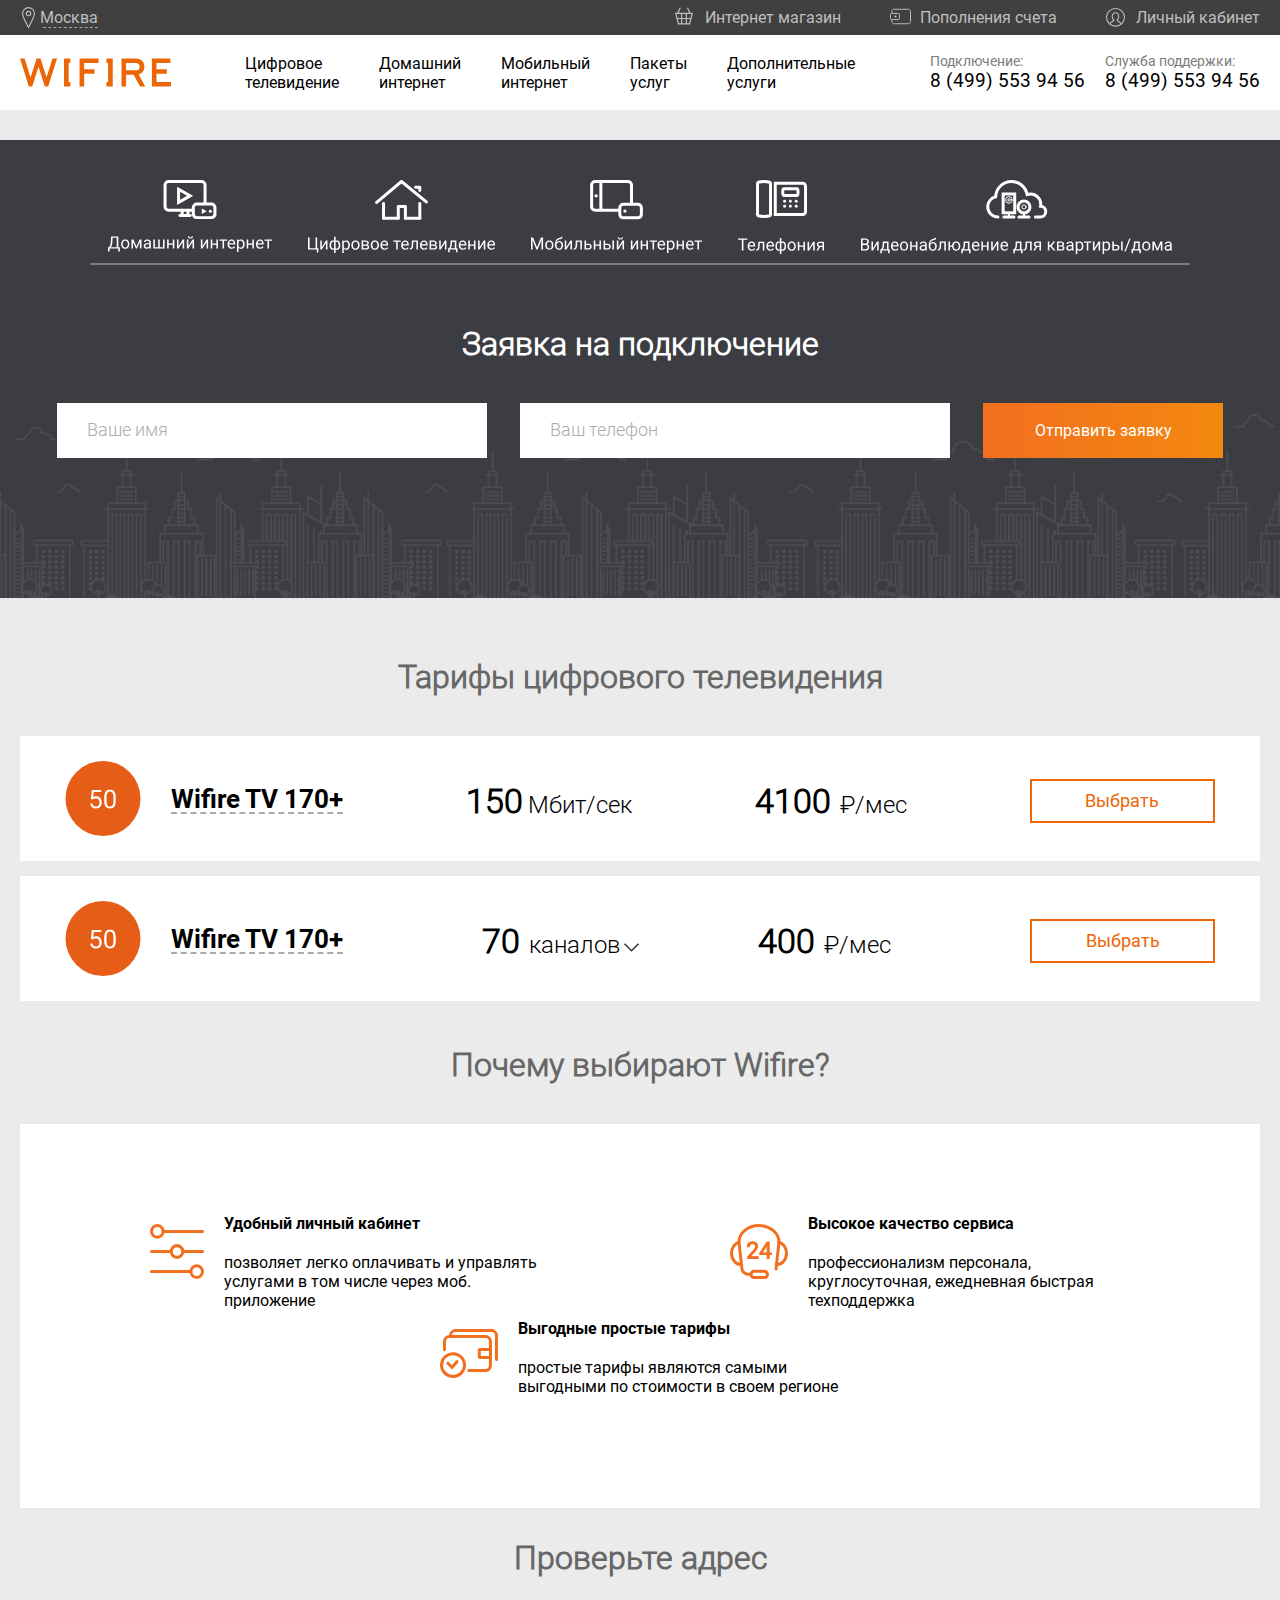
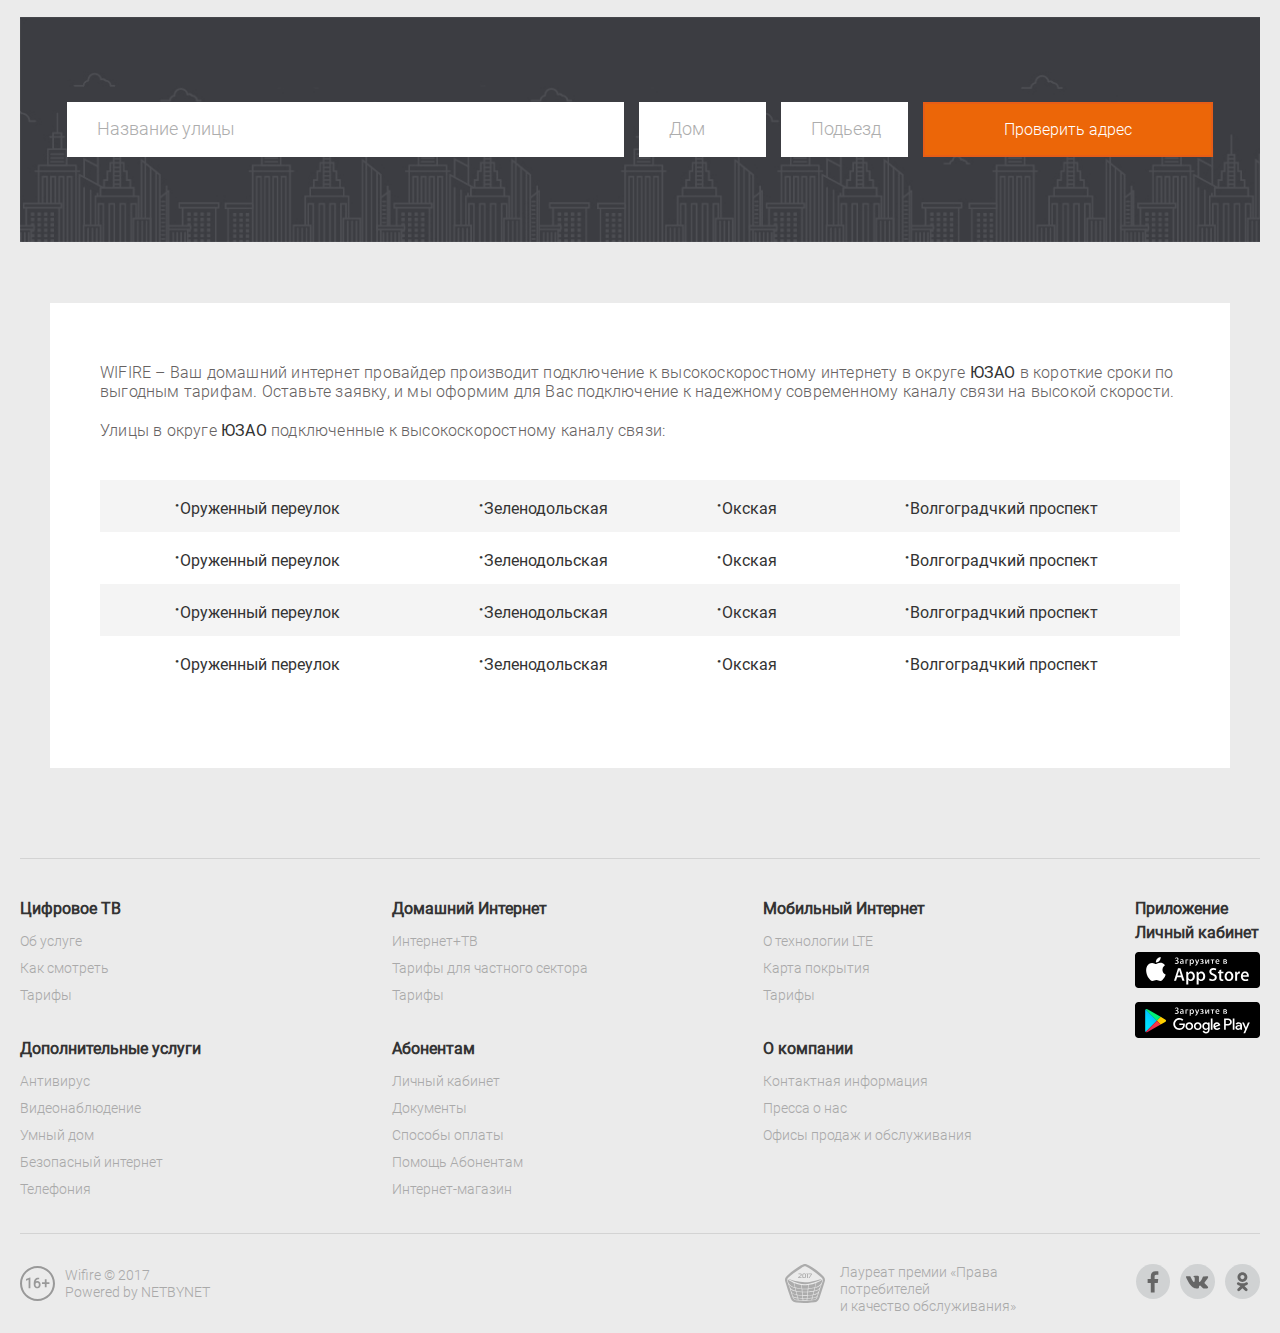
==== WiFire/index.html @ 99c6e958 "first commit" ====
<!DOCTYPE html>
<html>
<head>
	<meta charset="utf-8">
	<title>Заголовок</title>
	<meta name="description" content="">
	<meta http-equiv="X-UA-Compatible" content="IE=edge">
	<meta name="viewport" content="initial-scale=1, maximum-scale=1, user-scalable=no">
	<link rel="stylesheet" href="css/_generate_page.min.css">
	<link rel="stylesheet" href="css/owl.carousel_generate.css">
</head>
<body>
	<div class="wrap_menu_header">
		<div class="wrap_header_top_menu">
			<div class="container">
				<div class="menu_header">
					<div class="header_top">
						<div class="city">
							<a href="#">Москва</a>
						</div>
						<div class="panel_right mb_hidden">
							<a href="#" class="internet_shop">Интернет магазин</a>
							<a href="#" class="refill">Пополнения счета</a>
							<a href="#" class="personal_account">Личный кабинет</a>
						</div>
						<div class="panel_phone_tablet ds_hidden mb_hidden">
							<div class="wrap_panel_phone">
								<p>Подключение:<br/><span>8 (499) 553 94 56</span></p>
								<p>Служба поддержки:<br/><span>8 (499) 553 94 56</span></p>
							</div>	
						</div>
						<div class="panel_right_mobile ds_hidden tb_hidden">
							<div class="wrap_panel_mobile">
								<img src="img/header/pay.svg" alt="">
								<img src="img/header/lk.svg" class="lk_mobile" alt="">
							</div>
						</div>
					</div>
				</div>
			</div><!--end container-->
		</div><!--end wrap_header_top_menu-->
		<div class="wrap_header_bottom_menu">
			<div class="container">
				<div class="header_bottom_menu">
					<div class="logo">
						<img src="img/header/logo.svg" alt="">
					</div>
					<div class="wrap_menu mb_hidden">
						<div class="menu">
						<a href="#">Цифровое <br/> телевидение</a>
						<a href="#">Домашний <br/> интернет</a>
						<a href="#">Мобильный <br/> интернет</a>
						<a href="#">Пакеты <br/> услуг</a>
						<a href="#">Дополнительные <br/> услуги</a>
						</div>
					</div>
					<div class="panel_phone mb_hidden tb_hidden">
						<div class="wrap_panel_phone">
							<p>Подключение:<br/><span>8 (499) 553 94 56</span></p>
							<p>Служба поддержки:<br/><span>8 (499) 553 94 56</span></p>
						</div>	
					</div>
					<div class="wrap_panel_right_mobile ds_hidden tb_hidden">
						<div class="panel_right_mobile">
							<div class="phone" data-sidemenu="side_menu" data-current="side_phone">
								<img src="img/header/phone.svg" alt="">
							</div>
							<div class="wrap_burger">
								<a class="burger" data-sidemenu="side_phone" data-current="side_menu">
									<span></span>
								</a>
							</div>
						</div>
					</div>
				</div><!--end header_bottom_menu-->
			</div><!--end container-->
		</div><!--end wrap_header_bottom_menu-->		
	</div><!--end wrap-menu-header-->
	<div class="wrap">
		<div class="wrap_sidemenu ds_hidden tb_hidden">
			<div class="sidemenu">
				<ul class="side_menu">
					<li class="has-children">
						<a href="#">
							 Цифровое телевидение
						</a>
						<ul>
							<li><a href="history.html">История</a></li>
						</ul>
					</li>
					<li class="has-children">
						<a href="#">
							Домашний интернет
						</a>
						<ul>
							<li><a href="history.html">История</a></li>
						</ul>
					</li>
					<li>
						<a href="history.html">
							Мобильный интернет
						</a>
					</li>
					<li>
						<a href="history.html">
							Пакет услуг
						</a>
					</li>
					<li>
						<a href="history.html">
							Дополнительные услугу
						</a>
					</li>
				</ul>
				<ul class="side_phone">
					<li>
						<p>Подключение:</p><a href="#">8 (495) 553 94 56</a>
	 				</li>
	 				<li>
						<p>Служба поддержки:</p><a href="#">8 (495) 553 94 56</a>
	 				</li>
				</ul>
			</div>
		</div><!--end wrap_sidemenu-->
		<div class="wrap_banner">
			<div class="container">
				<div class="banner">
					<!-- <iframe src="banner.html" frameborder="0"></iframe> -->
				</div>
			</div>
		</div><!--end wrap_banner-->
		<div class="wrap_generate_page_send_order">
			<div class="container">
				<div class="tabs tb_hidden mb_hidden">
					<div class="wrap_li">
						<li class="tab">
							<a href="#"><img src="img/generatePage/cifrovoe tv_txt.svg"></a>
						</li>
						<li class="tab">
							<a href="#"><img src="img/generatePage/dom_int_txt.svg"></a>
						</li>
						<li class="tab">
							<a href="#"><img src="img/generatePage/mob_int_txt.svg"></a>
						</li>
						<li class="tab">
							<a href="#"><img src="img/generatePage/telefonia_txt.svg"></a>
						</li>
						<li class="tab">
							<a href="#"><img src="img/generatePage/wf_camera_txt.svg"></a>
						</li>
					</div>
					<div class="line"></div>
				</div>
				<div class="owl-carousel owl-theme ds_hidden">
					<div class="item">
						<img src="img/generatePage/cifrovoe tv_txt.svg">
						<a href="#">Подробнее</a>
					</div>
					<div class="item">
						<img src="img/generatePage/dom_int_txt.svg">
						<a href="#">Подробнее</a>
					</div>
					<div class="item">
						<img src="img/generatePage/mob_int_txt.svg">
						<a href="#">Подробнее</a>
					</div>
					<div class="item">
						<img src="img/generatePage/telefonia_txt.svg">
						<a href="#">Подробнее</a>
					</div>
					<div class="item">
						<img src="img/generatePage/wf_camera_txt.svg">
						<a href="#">Подробнее</a>
					</div>
				</div>
				<div class="send_order">
					<div class="container">
						<h2 class="generate">Заявка на подключение</h2>
						<div class="wrap_form generate">
							<form action="#" id="form">
							<input type="text" placeholder="Ваше имя">
							<input type="text" id="phone" placeholder="Ваш телефон" required>
							<button type="submit" class="generate">
								Отправить заявку
							</button>
							</form>
						</div>		
					</div>
				</div><!--end send_order-->
			</div>
		</div>
		<div class="wrap_pakets">
			<div class="container">
				<h2>Тарифы цифрового телевидения</h2>
					<div class="wrap_paket">
						<div class="paket">
							<div class="name">
								<img src="img/HomeInternet/50.svg" alt="">
								<span>Wifire TV 170+</span>
							</div>
							<!-- <p class="kanal"><em>70</em> <span>каналов</span></p> -->
							<p class="speed"><em>150</em><span>Мбит/сек</span></p>
							<!-- <p class="trafic"><em>1</em><span>ГБ</span></p> -->
							<p class="price"><em>4100</em> <span>₽/мес</span></p>
							<p class="button"><button>Выбрать</button></p>

						</div>
						<div class="paket">
							<div class="name">
								<img src="img/HomeInternet/50.svg" alt="">
								<span>Wifire TV 170+</span>
							</div>
							<p class="kanal"><em>70</em> <span>каналов</span></p>
							<!-- <p class="speed"><em>50</em><span>Мбит/сек</span></p> -->
							<!-- <p class="trafic"><em>1</em><span>ГБ</span></p> -->
							<p class="price"><em>400</em> <span>₽/мес</span></p>
							<p class="button"><button>Выбрать</button></p>

						</div>
					</div>
				</div>
			</div>
		<div class="why_me">
			<div class="container">
				<h2>Почему выбирают Wifire?</h2>
				<div class="wrap_items">
					<div class="item">
						<div>
							<img src="img/main/lk.svg" alt="">
							<h3>Удобный личный кабинет</h3>
							<p>позволяет легко оплачивать и  управлять услугами в том числе через моб. приложение</p>
						</div>
					</div>
					<div class="item">
						<img src="img/main/servis.svg" alt="">
						<h3>Высокое качество сервиса</h3>
						<p>профессионализм персонала, круглосуточная, ежедневная 
			быстрая техподдержка</p>
					</div>
					<div class="item">
						<img src="img/main/tarifi.svg" alt="">
						<h3>Выгодные простые тарифы</h3>
						<p>простые тарифы являются самыми выгодными по стоимости в своем
			регионе</p>
					</div>
				</div>
			</div>
		</div>
		<div class="check_adress">
			<div class="container">
				<h2>Проверьте адрес</h2>
				<div class="wrap_check_adress">
					<form action="#">
						<input type="text" class="long" placeholder="Название улицы" required>
						<input type="text" class="small" placeholder="Дом" required>
						<input type="text" class="small" placeholder="Подьезд" required>
						<button type="submit">Проверить адрес</button>
					</form>
				</div>
			</div>
		</div>
		<div class="adress">
			<div class="container">
				<div class="wrap_adress">
					<p>WIFIRE – Ваш домашний интернет провайдер производит подключение к высокоскоростному интернету в округе <span>ЮЗАО</span> в короткие сроки по выгодным тарифам. Оставьте заявку, и мы оформим для Вас подключение к надежному современному каналу связи на высокой скорости.</p>
					<p>Улицы в округе <span>ЮЗАО</span> подключенные к высокоскоростному каналу связи:</p>
					<table>
						<tr>
							<td><span>&middot;</span>Оруженный переулок</td>
							<td><span>&middot;</span>Зеленодольская</td>
							<td><span>&middot;</span>Окская</td>
							<td><span>&middot;</span>Волгоградчкий проспект</td>
						</tr>
						<tr>
							<td><span>&middot;</span>Оруженный переулок</td>
							<td><span>&middot;</span>Зеленодольская</td>
							<td><span>&middot;</span>Окская</td>
							<td><span>&middot;</span>Волгоградчкий проспект</td>
						</tr>
						<tr>
							<td><span>&middot;</span>Оруженный переулок</td>
							<td><span>&middot;</span>Зеленодольская</td>
							<td><span>&middot;</span>Окская</td>
							<td><span>&middot;</span>Волгоградчкий проспект</td>
						</tr>
						<tr>
							<td><span>&middot;</span>Оруженный переулок</td>
							<td><span>&middot;</span>Зеленодольская</td>
							<td><span>&middot;</span>Окская</td>
							<td><span>&middot;</span>Волгоградчкий проспект</td>
						</tr>
					</table>
				</div>
				<div class="line"></div>
			</div>
		</div>
		<footer>
			<div class="container">
				<div class="wrap_items mb_hidden">
					<div class="items">
						<div class="item">
							<h3>Цифровое ТВ</h3>
							<a href="#">Об услуге</a>
							<a href="#">Как смотреть</a>
							<a href="#">Тарифы</a>
						</div>
						<div class="item">
							<h3>Домашний Интернет</h3>
							<a href="#">Интернет+ТВ</a>
							<a href="#">Тарифы для частного сектора</a>
							<a href="#">Тарифы</a>
						</div>
						<div class="item">
							<h3>Мобильный Интернет</h3>
							<a href="#">О технологии LTE</a>
							<a href="#">Карта покрытия</a>
							<a href="#">Тарифы</a>
						</div>
						<div class="item">
							<h3>Дополнительные услуги</h3>
							<a href="#">Антивирус</a>
							<a href="#">Видеонаблюдение</a>
							<a href="#">Умный дом</a>
							<a href="#">Безопасный интернет</a>
							<a href="#">Телефония</a>
						</div>
						<div class="item">
							<h3>Абонентам</h3>
							<a href="#">Личный кабинет</a>
							<a href="#">Документы</a>
							<a href="#">Способы оплаты</a>
							<a href="#">Помощь Абонентам</a>
							<a href="#">Интернет-магазин</a>
						</div>
						<div class="item">
							<h3>О компании</h3>
							<a href="#">Контактная информация</a>
							<a href="#">Пресса о нас</a>
							<a href="#">Офисы продаж и обслуживания</a>
						</div>
					</div>
					<div class="items">
						<div class="item app">
							<h3>Приложение</h3>
							<h3>Личный кабинет</h3>
							<a href="#"><img src="img/App_Store.svg" alt=""></a>
							<a href="#"><img src="img/Google_Play.svg" alt=""></a>
						</div>
					</div>
				</div>
				<div class="footer_mobile ds_hidden tb_hidden">
					<ul class="footer_menu">
						<li class="has-children">
							<a href="#">
								 Цифровое ТВ
							</a>
							<ul>
								<li><a href="#">Об услуге</a></li>
								<li><a href="#">Как смотреть</a></li>
								<li><a href="#">Тарифы</a></li>
							</ul>
						</li>
						<li class="has-children">
							<a href="#">
								Домашний Интернет
							</a>
							<ul>
								<li><a href="#">Интернет+ТВ</a></li>
								<li><a href="#">Тарифы для частного сектора</a></li>
								<li><a href="#">Тарифы</a></li>
							</ul>
						</li>
						<li class="has-children">
							<a href="#">
								Мобильный интернет
							</a>
							<ul>
								<li><a href="#">О технологии LTE</a></li>
								<li><a href="#">Карта покрытия</a></li>
								<li><a href="#">Тарифы</a></li>
							</ul>
						</li>
						<li class="has-children">
							<a href="#">
								Дополнительные услуги
							</a>
							<ul>
								<li><a href="#">Антивирус</a></li>
								<li><a href="#">Видеонаблюдение</a></li>
								<li><a href="#">Умный дом</a></li>
								<li><a href="#">Безопасный интернет</a></li>
								<li><a href="#">Телефония</a></li>
							</ul>
						</li>
						<li class="has-children">
							<a href="#">
								Абонентам
							</a>
							<ul>
								<li><a href="#">Личный кабинет</a></li>
								<li><a href="#">Документы</a></li>
								<li><a href="#">Способы оплаты</a></li>
								<li><a href="#">Помощь Абонентам</a></li>
								<li><a href="#">Интернет-магазин</a></li>
							</ul>
						</li>
						<li class="has-children">
							<a href="#">
								О компании
							</a>
							<ul>
								<li><a href="#">Контактная информация</a></li>
								<li><a href="#">Пресса о нас</a></li>
								<li><a href="#">Способы оплаты</a></li>
							</ul>
						</li>
					</ul>
				</div>
				<div class="social">
					<div>
						<img src="img/16.svg" alt="">
						<div class="in_social">
							<p>Wifire &copy; 2017</p>
							<p>Powered by NETBYNET</p>
						</div>
					</div>
					<div>
						<span>
							<a href="#" class="premia"><img src="img/logo_premia.svg" alt="">Лауреат премии «Права потребителей <br/>и качество обслуживания»</a>
						</span>
						<span>
							<a href="#"><img src="img/fb.svg" alt=""></a>
						    <a href="#"><img src="img/vk.svg" alt=""></a>
						    <a href="#"><img src="img/ok.svg" alt=""></a>
						</span>
					</div>
					<div class="ds_hidden tb_hidden">
						<h3>Приложение</h3>
						<h3>Личный кабинет</h3>
						<a href="#"><img src="img/App_Store.svg" alt=""></a>
						<a href="#"><img src="img/Google_Play.svg" alt=""></a>
					</div>
				</div>
			</div>
		</footer>
	</div><!--end wrap-->
	<div class="overlay">
	</div>
</body>
<script src="js/generatePage.min.js"></script>
</html>
---- WiFire/css/_generate_page.min.css ----
@font-face{font-family:RobotoRegular;src:url(../fonts/RobotoRegular/Roboto-Regular.ttf)}@font-face{font-family:RobotoBold;src:url(../fonts/RobotoBold/Roboto-Bold.ttf)}@font-face{font-family:RobotoLight;src:url(../fonts/RobotoLight/Roboto-Light.ttf)}@font-face{font-family:RobotoMedium;src:url(../fonts/RobotoMedium/Roboto-Medium.ttf)}@font-face{font-family:RobotoThin;src:url(../fonts/RobotoThin/Roboto-Thin.ttf)}*{padding:0;margin:0;list-style:none;font-family:RobotoRegular;font-size:1em;outline:0;-webkit-box-sizing:border-box;box-sizing:border-box;-webkit-text-size-adjust:100%;-ms-text-size-adjust:100%;text-size-adjust:100%}body,html{overflow-x:hidden}.container{max-width:1400px;width:100%;margin:0 auto}@media all and (max-width:1400px){.container{padding:0 20px}}@media all and (min-width:300px) and (max-width:1024px){.container{padding:0 15px}}@media all and (min-width:1025px){.ds_hidden{display:none!important}}@media all and (min-width:871px) and (max-width:1024px){.tb_hidden{display:none!important}}@media all and (min-width:300px) and (max-width:870px){.mb_hidden{display:none!important}}.overlayVisible{position:fixed;top:86px;width:100%;height:100%;left:0;background:rgba(0,0,0,.7);z-index:100}.popUpVisible{position:fixed;top:0;left:0;width:100%;height:100%;background:rgba(0,0,0,.7);z-index:1000;display:-webkit-box;display:-webkit-flex;display:-ms-flexbox;display:flex;-webkit-box-pack:center;-webkit-justify-content:center;-ms-flex-pack:center;justify-content:center;-webkit-box-align:center;-webkit-align-items:center;-ms-flex-align:center;align-items:center;height:100vh}.error{border:1px solid red!important}.takesPaket{border:1px solid #ec6608;-webkit-box-shadow:0 1px 8px rgba(0,0,0,.5);box-shadow:0 1px 8px rgba(0,0,0,.5)}.buttonActive{color:#fff!important;background:#ec6608!important}.wrap{background-color:#ebebeb;padding-top:30px}@media all and (min-width:300px) and (max-width:870px){.wrap{padding-top:83px}}.wrap::before{display:none}@media only screen and (max-width:870px){.wrap::before{content:'mobile'}}@media only screen and (min-width:871px){.wrap::before{content:'tablet'}}@media only screen and (min-width:1024px){.wrap::before{content:'desktop'}}::-webkit-input-placeholder{color:#adadad;font-size:1.1em;font-family:RobotoLight;padding-left:10px}::-moz-placeholder{color:#adadad}:-moz-placeholder{color:#adadad}.burger{height:100%;width:100%;display:-webkit-box;display:-webkit-flex;display:-ms-flexbox;display:flex;-webkit-box-pack:center;-webkit-justify-content:center;-ms-flex-pack:center;justify-content:center;z-index:10;cursor:pointer;overflow:hidden;white-space:nowrap;color:transparent;position:relative}.burger span{position:absolute;top:50%;-webkit-transition:background 0s;transition:background 0s;right:11px}.burger span{display:inline-block;height:2.5px;width:33px;background:#000}.burger span::after,.burger span::before{position:absolute;display:inline-block;height:2.5px;width:33px;background:#000}.burger span::after,.burger span::before{content:"";-webkit-transform:translateZ(0);transform:translateZ(0);-webkit-backface-visibility:hidden;backface-visibility:hidden;-webkit-transform-origin:0 50%;-ms-transform-origin:0 50%;transform-origin:0 50%;-webkit-transition:-webkit-transform .1s;transition:transform .1s}.burger span::before{top:-10px}.burger span::after{top:10px}.nav-mobile-is-visible span{background:rgba(255,255,255,0)}.nav-mobile-is-visible span::after,.nav-mobile-is-visible span::before{background:#fff!important}.nav-mobile-is-visible{background:#ec6608;-webkit-transition:background .1s;transition:background .1s}.nav-mobile-is-visible span::before{-webkit-transform:translateX(4px) translateY(-4px) rotate(45deg);-ms-transform:translateX(4px) translateY(-4px) rotate(45deg);transform:translateX(4px) translateY(-4px) rotate(45deg)}.nav-mobile-is-visible span::after{-webkit-transform:translateX(3px) translateY(-1px) rotate(-45deg);-ms-transform:translateX(3px) translateY(-1px) rotate(-45deg);transform:translateX(3px) translateY(-1px) rotate(-45deg)}@media all and (min-width:300px) and (max-width:870px){.wrap_menu_header{position:fixed;left:0;top:0;width:100%;z-index:1000;-webkit-box-shadow:0 0 10px rgba(200,200,200,.7);box-shadow:0 0 10px rgba(200,200,200,.7)}}.wrap_menu_header .wrap_header_top_menu{background:#404040}.wrap_menu_header .wrap_header_top_menu .header_top{background:#404040;display:-webkit-box;display:-webkit-flex;display:-ms-flexbox;display:flex;-webkit-box-pack:justify;-webkit-justify-content:space-between;-ms-flex-pack:justify;justify-content:space-between;-webkit-box-align:center;-webkit-align-items:center;-ms-flex-align:center;align-items:center}.wrap_menu_header .wrap_header_top_menu .header_top a{text-decoration:none;color:#bebebe;font-size:1em;cursor:pointer}.wrap_menu_header .wrap_header_top_menu .header_top p{font-size:1em;color:#bebebe}.wrap_menu_header .wrap_header_top_menu .header_top p span{font-size:1em;color:#fff}.wrap_menu_header .wrap_header_top_menu .header_top .city a{background-image:url(../img/header/city.svg);padding:1px 0 1px 20px;background-repeat:no-repeat;display:-webkit-box;display:-webkit-flex;display:-ms-flexbox;display:flex;position:relative;-webkit-box-pack:center;-webkit-justify-content:center;-ms-flex-pack:center;justify-content:center;-webkit-box-align:center;-webkit-align-items:center;-ms-flex-align:center;align-items:center;cursor:pointer}@media only screen and (max-width:870px){.wrap_menu_header .wrap_header_top_menu .header_top .city a{background-image:url(../img/header/city_mobile.svg);background-position:0 0;padding:1px 0 1px 25px;font-size:.8em;font-weight:700}}.wrap_menu_header .wrap_header_top_menu .header_top .city a:after{content:"";position:absolute;width:70%;border-bottom:1px dashed #a3a3a3;bottom:0;left:30%;height:2px}@media only screen and (max-width:870px){.wrap_menu_header .wrap_header_top_menu .header_top .city a:after{left:34%;width:63%;bottom:2px}}.wrap_menu_header .wrap_header_top_menu .header_top .panel_right a{margin-right:45px;padding-left:30px;padding:1px 0 1px 30px;background-repeat:no-repeat;cursor:pointer}.wrap_menu_header .wrap_header_top_menu .header_top .panel_right a:last-child{margin-right:0}@media only screen and (min-width:871px) and (max-width:1024px){.wrap_menu_header .wrap_header_top_menu .header_top .panel_right a{margin-right:10px}}@media only screen and (max-width:960px){.wrap_menu_header .wrap_header_top_menu .header_top .panel_right a{font-size:.9em;padding:2px 0 2px 24px}}.wrap_menu_header .wrap_header_top_menu .header_top .panel_right .internet_shop{background-image:url(../img/header/shop.svg);background-position:left -2px}.wrap_menu_header .wrap_header_top_menu .header_top .panel_right .refill{background-image:url(../img/header/pay.svg);background-position:left -2px}.wrap_menu_header .wrap_header_top_menu .header_top .panel_right .personal_account{background-image:url(../img/header/lk.svg);background-position:left -1px}.wrap_menu_header .wrap_header_top_menu .header_top .panel_phone_tablet .wrap_panel_phone{display:-webkit-box;display:-webkit-flex;display:-ms-flexbox;display:flex;-webkit-box-align:center;-webkit-align-items:center;-ms-flex-align:center;align-items:center}.wrap_menu_header .wrap_header_top_menu .header_top .panel_phone_tablet .wrap_panel_phone p{margin-right:23px}.wrap_menu_header .wrap_header_top_menu .header_top .panel_phone_tablet .wrap_panel_phone p:last-child{margin-right:0}@media only screen and (max-width:960px){.wrap_menu_header .wrap_header_top_menu .header_top .panel_phone_tablet .wrap_panel_phone p{font-size:.9em}}.wrap_menu_header .wrap_header_top_menu .header_top .panel_right_mobile .wrap_panel_mobile{display:-webkit-box;display:-webkit-flex;display:-ms-flexbox;display:flex;-webkit-box-pack:center;-webkit-justify-content:center;-ms-flex-pack:center;justify-content:center;-webkit-box-align:center;-webkit-align-items:center;-ms-flex-align:center;align-items:center}.wrap_menu_header .wrap_header_top_menu .header_top .panel_right_mobile .wrap_panel_mobile a,.wrap_menu_header .wrap_header_top_menu .header_top .panel_right_mobile .wrap_panel_mobile img{height:25px;margin-right:30px}.wrap_menu_header .wrap_header_top_menu .header_top .panel_right_mobile .wrap_panel_mobile a:last-child,.wrap_menu_header .wrap_header_top_menu .header_top .panel_right_mobile .wrap_panel_mobile img:last-child{margin-right:3px}.wrap_menu_header .wrap_header_top_menu .header_top .panel_right_mobile .wrap_panel_mobile .lk_mobile{height:25px}@media only screen and (min-width:1024px){.wrap_menu_header .wrap_header_top_menu .header_top{height:35px}}@media only screen and (min-width:871px) and (max-width:1024px){.wrap_menu_header .wrap_header_top_menu .header_top{height:50px}}@media only screen and (max-width:870px){.wrap_menu_header .wrap_header_top_menu .header_top{height:33px}}.wrap_menu_header .wrap_header_bottom_menu{background-color:#fff;display:-webkit-box;display:-webkit-flex;display:-ms-flexbox;display:flex;-webkit-box-align:center;-webkit-align-items:center;-ms-flex-align:center;align-items:center}@media only screen and (min-width:320px) and (max-width:1024px){.wrap_menu_header .wrap_header_bottom_menu .container{padding:0 0 0 15px!important}}.wrap_menu_header .wrap_header_bottom_menu .header_bottom_menu{display:-webkit-box;display:-webkit-flex;display:-ms-flexbox;display:flex;-webkit-box-align:center;-webkit-align-items:center;-ms-flex-align:center;align-items:center;-webkit-box-pack:justify;-webkit-justify-content:space-between;-ms-flex-pack:justify;justify-content:space-between}.wrap_menu_header .wrap_header_bottom_menu .header_bottom_menu .logo{display:-webkit-box;display:-webkit-flex;display:-ms-flexbox;display:flex;-webkit-box-pack:center;-webkit-justify-content:center;-ms-flex-pack:center;justify-content:center;-webkit-box-align:center;-webkit-align-items:center;-ms-flex-align:center;align-items:center}@media only screen and (max-width:870px){.wrap_menu_header .wrap_header_bottom_menu .header_bottom_menu .logo img{width:150px}}@media only screen and (max-width:320px){.wrap_menu_header .wrap_header_bottom_menu .header_bottom_menu .logo img{width:100px}}@media only screen and (min-width:871px) and (max-width:1024px){.wrap_menu_header .wrap_header_bottom_menu .header_bottom_menu .wrap_menu{width:75%}}.wrap_menu_header .wrap_header_bottom_menu .header_bottom_menu .wrap_menu .menu{display:-webkit-box;display:-webkit-flex;display:-ms-flexbox;display:flex;-webkit-box-align:center;-webkit-align-items:center;-ms-flex-align:center;align-items:center}@media only screen and (min-width:871px) and (max-width:1024px){.wrap_menu_header .wrap_header_bottom_menu .header_bottom_menu .wrap_menu .menu{-webkit-justify-content:space-around;-ms-flex-pack:distribute;justify-content:space-around}}.wrap_menu_header .wrap_header_bottom_menu .header_bottom_menu .wrap_menu .menu a{color:#000;text-decoration:none;margin-right:40px;font-size:1em;padding:19px 0;cursor:pointer;position:relative}@media only screen and (max-width:1400px){.wrap_menu_header .wrap_header_bottom_menu .header_bottom_menu .wrap_menu .menu a{font-size:1em}.wrap_menu_header .wrap_header_bottom_menu .header_bottom_menu .wrap_menu .menu a:last-child{margin-right:0}}@media only screen and (max-width:1200px){.wrap_menu_header .wrap_header_bottom_menu .header_bottom_menu .wrap_menu .menu a{margin-right:20px}}@media only screen and (max-width:1090px){.wrap_menu_header .wrap_header_bottom_menu .header_bottom_menu .wrap_menu .menu a{margin-right:10px}}.wrap_menu_header .wrap_header_bottom_menu .header_bottom_menu .wrap_menu .menu a:hover:after{content:"";width:100%;height:4px;background-color:#ec6608;position:absolute;bottom:0;left:0}.wrap_menu_header .wrap_header_bottom_menu .header_bottom_menu .panel_phone .wrap_panel_phone{display:-webkit-box;display:-webkit-flex;display:-ms-flexbox;display:flex;-webkit-box-align:center;-webkit-align-items:center;-ms-flex-align:center;align-items:center}.wrap_menu_header .wrap_header_bottom_menu .header_bottom_menu .panel_phone .wrap_panel_phone p{margin-right:40px;font-size:.9em;color:#7c7c7c}@media only screen and (max-width:1400px){.wrap_menu_header .wrap_header_bottom_menu .header_bottom_menu .panel_phone .wrap_panel_phone p{margin-right:20px}}@media only screen and (max-width:1070px){.wrap_menu_header .wrap_header_bottom_menu .header_bottom_menu .panel_phone .wrap_panel_phone p{margin-right:10px}}.wrap_menu_header .wrap_header_bottom_menu .header_bottom_menu .panel_phone .wrap_panel_phone p:last-child{margin-right:0}.wrap_menu_header .wrap_header_bottom_menu .header_bottom_menu .panel_phone .wrap_panel_phone p span{font-size:1.5em;color:#000}@media only screen and (max-width:1400px){.wrap_menu_header .wrap_header_bottom_menu .header_bottom_menu .panel_phone .wrap_panel_phone p span{font-size:1.3em}}@media only screen and (max-width:1070px){.wrap_menu_header .wrap_header_bottom_menu .header_bottom_menu .panel_phone .wrap_panel_phone p span{font-size:1.2em}}.wrap_menu_header .wrap_header_bottom_menu .header_bottom_menu .panel_right_mobile{display:-webkit-box;display:-webkit-flex;display:-ms-flexbox;display:flex}.wrap_menu_header .wrap_header_bottom_menu .header_bottom_menu .panel_right_mobile .phone{height:50px;width:60px;display:-webkit-box;display:-webkit-flex;display:-ms-flexbox;display:flex;-webkit-box-pack:center;-webkit-justify-content:center;-ms-flex-pack:center;justify-content:center}.wrap_menu_header .wrap_header_bottom_menu .header_bottom_menu .panel_right_mobile .wrap_burger{height:50px;width:60px;display:-webkit-box;display:-webkit-flex;display:-ms-flexbox;display:flex;-webkit-box-pack:center;-webkit-justify-content:center;-ms-flex-pack:center;justify-content:center;-webkit-box-align:center;-webkit-align-items:center;-ms-flex-align:center;align-items:center}@media only screen and (min-width:1024px){.wrap_menu_header .wrap_header_bottom_menu{height:75px}}@media only screen and (min-width:871px) and (max-width:1024px){.wrap_menu_header .wrap_header_bottom_menu{height:75px}}@media only screen and (max-width:870px){.wrap_menu_header .wrap_header_bottom_menu{height:50px}}.sidemenu{position:absolute;z-index:100;width:100%;top:83px;left:0;background-color:#fff;visibility:hidden;opacity:0;-webkit-font-smoothing:antialiased;max-height:100vh;-moz-osx-font-smoothing:grayscale;overflow:hidden;-webkit-transition:opacity .2s 0s,visibility 0s .2s;transition:opacity .2s 0s,visibility 0s .2s}.sidemenu-is-visible{opacity:1;-webkit-overflow-scrolling:touch;visibility:visible;overflow:hidden;-webkit-transition:opacity .2s 0s,visibility 0s 0s;transition:opacity .2s 0s,visibility 0s 0s;z-index:1000;border-top:1px solid #ebebeb}.sidemenu a{display:block;padding:1em 0;position:relative;font-family:RobotoLight;text-decoration:none}.sidemenu .side_menu{display:block}.sidemenu .side_menu li a{padding-left:17px;padding-right:11px;color:#000;font-size:.9em;border-bottom:1px solid #ebebeb}.sidemenu .side_phone{display:none}.sidemenu .side_phone li{padding-left:17px;padding-right:11px;display:-webkit-box;display:-webkit-flex;display:-ms-flexbox;display:flex;-webkit-box-pack:justify;-webkit-justify-content:space-between;-ms-flex-pack:justify;justify-content:space-between;-webkit-box-align:center;-webkit-align-items:center;-ms-flex-align:center;align-items:center;border-bottom:1px solid #ebebeb}.sidemenu .side_phone li a{color:#ec6608}@media all and (max-width:320px){.sidemenu .side_phone li a{font-size:.9em!important}}.sidemenu .side_phone li p{color:#7c7c7c;font-size:.9em}.sidemenu .has-children ul{position:relative;width:100%;display:none;background-color:#f6f2f2}.sidemenu .has-children ul li::hover{cursor:pointer}.sidemenu .has-children ul li a{padding-left:35px}.sidemenu .has-children ul li a::after{background:0 0}.sidemenu .has-children a::after{position:absolute;content:"";width:16px;height:16px;right:22px;top:50%;bottom:auto;-webkit-transform:translateY(-50%);-ms-transform:translateY(-50%);transform:translateY(-50%);background:url(../img/header/cd_arrow.svg);background-repeat:no-repeat}.sidemenu .selected ul{display:block}.sidemenu .selected a::after{-webkit-transform:translateY(-50%) rotate(180deg);-ms-transform:translateY(-50%) rotate(180deg);transform:translateY(-50%) rotate(180deg)}@media all and (min-width:300px) and (max-width:870px){.wrap_banner .container{padding:0!important}}.wrap_banner .banner img{-webkit-box-shadow:0 14px 24px rgba(240,108,22,.38);box-shadow:0 14px 24px rgba(240,108,22,.38);display:block;max-width:100%;max-height:100%}.wrap_banner .banner iframe{width:100%;border:none;height:50vh}.wrap_pakets h2{color:#676767;text-align:center;font-size:2em;font-family:RobotoLight;margin:30px 0 40px 0}@media only screen and (min-width:300px) and (max-width:320px){.wrap_pakets h2{font-size:1.7em}}.wrap_pakets .filler{display:-webkit-box;display:-webkit-flex;display:-ms-flexbox;display:flex;-webkit-box-orient:vertical;-webkit-box-direction:normal;-webkit-flex-direction:column;-ms-flex-direction:column;flex-direction:column}@media only screen and (min-width:300px) and (max-width:420px){.wrap_pakets .filler .wrap_paket{height:213px}}.wrap_pakets .wrap_paket{display:-webkit-box;display:-webkit-flex;display:-ms-flexbox;display:flex;-webkit-box-orient:vertical;-webkit-box-direction:normal;-webkit-flex-direction:column;-ms-flex-direction:column;flex-direction:column}@media all and (max-width:870px){.wrap_pakets .wrap_paket{-webkit-box-orient:horizontal;-webkit-box-direction:normal;-webkit-flex-direction:row;-ms-flex-direction:row;flex-direction:row;-webkit-box-pack:justify;-webkit-justify-content:space-between;-ms-flex-pack:justify;justify-content:space-between;-webkit-flex-wrap:wrap;-ms-flex-wrap:wrap;flex-wrap:wrap}}@media all and (max-width:690px){.wrap_pakets .wrap_paket{-webkit-box-orient:vertical;-webkit-box-direction:normal;-webkit-flex-direction:column;-ms-flex-direction:column;flex-direction:column}}.wrap_pakets .wrap_paket .paket{height:125px;display:-webkit-box;display:-webkit-flex;display:-ms-flexbox;display:flex;-webkit-box-pack:justify;-webkit-justify-content:space-between;-ms-flex-pack:justify;justify-content:space-between;-webkit-box-align:center;-webkit-align-items:center;-ms-flex-align:center;align-items:center;padding:0 45px;background-color:#fff;margin-bottom:15px;position:relative}@media all and (max-width:940px){.wrap_pakets .wrap_paket .paket{padding:0 15px}}@media all and (max-width:870px){.wrap_pakets .wrap_paket .paket{display:block;height:100%;width:-webkit-calc(100%/2 - 1%);width:calc(100%/2 - 1%);padding:40px 25px 25px 120px}}@media all and (max-width:690px){.wrap_pakets .wrap_paket .paket{width:100%}}@media all and (max-width:420px){.wrap_pakets .wrap_paket .paket{padding:40px 25px 25px 110px}}.wrap_pakets .wrap_paket .paket p{padding:5px 0 0}.wrap_pakets .wrap_paket .paket em{font-size:2.1em;font-weight:700;font-family:RobotoLight;font-style:normal;display:inline-block}@media all and (max-width:420px){.wrap_pakets .wrap_paket .paket em{font-size:1.8em}}.wrap_pakets .wrap_paket .paket span{font-size:1.5em;font-family:RobotoLight;margin-left:5px}@media all and (max-width:420px){.wrap_pakets .wrap_paket .paket span{font-size:1.2em}}.wrap_pakets .wrap_paket .paket .sale{position:absolute;left:0;top:0;z-index:100}.wrap_pakets .wrap_paket .paket .name{display:-webkit-box;display:-webkit-flex;display:-ms-flexbox;display:flex;-webkit-box-align:center;-webkit-align-items:center;-ms-flex-align:center;align-items:center}@media all and (max-width:870px){.wrap_pakets .wrap_paket .paket .name{display:block}}.wrap_pakets .wrap_paket .paket .name span{margin-left:30px;font-family:RobotoBold;font-size:1.6em;display:inline-block;position:relative}@media all and (max-width:870px){.wrap_pakets .wrap_paket .paket .name span{margin-left:0}}@media all and (max-width:420px){.wrap_pakets .wrap_paket .paket .name span{font-size:1.3em}}.wrap_pakets .wrap_paket .paket .name span:after{position:absolute;left:0;bottom:0;width:100%;content:"";border-bottom:2px dashed #a9a9a9}.wrap_pakets .wrap_paket .paket .name img{z-index:10!important}@media all and (max-width:870px){.wrap_pakets .wrap_paket .paket .name img{position:absolute;left:5%;top:7%;z-index:10}}.wrap_pakets .wrap_paket .paket .kanal span{position:relative}.wrap_pakets .wrap_paket .paket .kanal span::after{position:absolute;content:"";width:16px;height:16px;right:-20px;top:60%;bottom:auto;-webkit-transform:translateY(-50%);-ms-transform:translateY(-50%);transform:translateY(-50%);background:url(../img/cd_arrow.svg);background-repeat:no-repeat}@media only screen and (min-width:300px) and (max-width:869px){.wrap_pakets .wrap_paket .paket .kanal span::after{height:14px;top:55%}}.wrap_pakets .wrap_paket .paket .selected span::after{-webkit-transform:translateY(-50%) rotate(180deg);-ms-transform:translateY(-50%) rotate(180deg);transform:translateY(-50%) rotate(180deg)}.wrap_pakets .wrap_paket .paket .button{cursor:pointer;display:inline-block}.wrap_pakets .wrap_paket .paket .button button{border:2px solid #ec6608;color:#ec6608;background:0 0;width:185px;font-size:1.1em;padding:10px 0;cursor:pointer}@media all and (max-width:900px){.wrap_pakets .wrap_paket .paket .button button{width:160px}}.wrap_pakets .wrap_paket .wrap_kanals_description{display:none}.wrap_pakets .wrap_paket .wrap_kanals_description .kanals{display:-webkit-box;display:-webkit-flex;display:-ms-flexbox;display:flex;padding:0 60px;-webkit-flex-wrap:wrap;-ms-flex-wrap:wrap;flex-wrap:wrap}@media only screen and (min-width:870px) and (max-width:1024px){.wrap_pakets .wrap_paket .wrap_kanals_description .kanals{padding:0 30px}}@media only screen and (min-width:300px) and (max-width:869px){.wrap_pakets .wrap_paket .wrap_kanals_description .kanals{padding:0 15px;margin:15px 0}}.wrap_pakets .wrap_paket .wrap_kanals_description .kanals p{background:#e3dfdf;width:-webkit-calc(100% / 4 - 2px);width:calc(100% / 4 - 2px);text-align:center;height:40px;display:-webkit-box;display:-webkit-flex;display:-ms-flexbox;display:flex;-webkit-box-pack:center;-webkit-justify-content:center;-ms-flex-pack:center;justify-content:center;-webkit-box-align:center;-webkit-align-items:center;-ms-flex-align:center;align-items:center;font-family:RobotoLight;font-size:1em;margin-bottom:2px;margin-right:2px;cursor:pointer}@media only screen and (min-width:300px) and (max-width:869px){.wrap_pakets .wrap_paket .wrap_kanals_description .kanals p{width:-webkit-calc(100% / 2 - 2px);width:calc(100% / 2 - 2px);font-size:.8em}}.wrap_pakets .wrap_paket .wrap_kanals_description .kanals p span{margin-left:5px;font-family:RobotoRegular}.wrap_pakets .wrap_paket .wrap_kanals_description .kanals .active{background:#ec6608;color:#fff}.wrap_pakets .wrap_paket .wrap_kanals_description .description{padding:0 60px;display:-webkit-box;display:-webkit-flex;display:-ms-flexbox;display:flex;margin-top:35px;padding-bottom:30px;-webkit-flex-wrap:wrap;-ms-flex-wrap:wrap;flex-wrap:wrap}@media only screen and (min-width:870px) and (max-width:1024px){.wrap_pakets .wrap_paket .wrap_kanals_description .description{padding:0 30px}}@media only screen and (min-width:300px) and (max-width:869px){.wrap_pakets .wrap_paket .wrap_kanals_description .description{padding:0 15px}}.wrap_pakets .wrap_paket .wrap_kanals_description .description p{display:-webkit-box;display:-webkit-flex;display:-ms-flexbox;display:flex;-webkit-box-align:center;-webkit-align-items:center;-ms-flex-align:center;align-items:center;width:-webkit-calc(100% / 4 - 2px);width:calc(100% / 4 - 2px);margin-bottom:15px;margin-right:2px}@media only screen and (min-width:300px) and (max-width:869px){.wrap_pakets .wrap_paket .wrap_kanals_description .description p{width:-webkit-calc(100% / 2 - 2px);width:calc(100% / 2 - 2px);margin-bottom:15px}}.wrap_pakets .wrap_paket .wrap_kanals_description .description p span{margin-left:15px}@media only screen and (min-width:300px) and (max-width:869px){.wrap_pakets .wrap_paket .wrap_kanals_description .description p span{margin-left:5px;font-size:.8em}}@media only screen and (min-width:300px) and (max-width:869px){.wrap_pakets .wrap_paket .wrap_kanals_description .description p img{width:35px}}.wrap_pakets .conditional{color:gray;font-family:RobotoLight}.wrap_generate_page_send_order{padding:40px 0;background-image:url(../img/generatePage/generate_bg.jpg);background-size:cover;margin-bottom:60px}.wrap_generate_page_send_order .tabs{min-width:1000px;max-width:1100px;margin:0 auto;position:relative}.wrap_generate_page_send_order .tabs .wrap_li{display:-webkit-box;display:-webkit-flex;display:-ms-flexbox;display:flex;-webkit-justify-content:space-around;-ms-flex-pack:distribute;justify-content:space-around;padding-bottom:7px}.wrap_generate_page_send_order .tabs .wrap_li li{position:relative;cursor:pointer}.wrap_generate_page_send_order .tabs .wrap_li li:hover:after{content:"";position:absolute;width:100%;height:2px;background:#ec6608;z-index:10;bottom:-7px}.wrap_generate_page_send_order .tabs .wrap_li .active:after{content:"";position:absolute;width:100%;height:2px;background:#ec6608;z-index:10;bottom:0}.wrap_generate_page_send_order .tabs .line{bottom:0;width:100%;min-width:1000px;position:absolute;height:2px;background:#7c7d80}.wrap_generate_page_send_order .item{text-align:center}.wrap_generate_page_send_order .item a{color:#fff;display:inline-block;padding:10px 0}.why_me h2{color:#676767;text-align:center;font-size:2em;font-family:RobotoLight;margin:30px 0 40px 0}@media only screen and (min-width:300px) and (max-width:320px){.why_me h2{font-size:1.7em}}.why_me .wrap_items{background-color:#fff;margin:20px 0 30px 0;padding:90px 40px;display:-webkit-box;display:-webkit-flex;display:-ms-flexbox;display:flex;-webkit-flex-wrap:wrap;-ms-flex-wrap:wrap;flex-wrap:wrap;-webkit-box-pack:justify;-webkit-justify-content:space-between;-ms-flex-pack:justify;justify-content:space-between}@media screen and (max-width:1300px){.why_me .wrap_items{-webkit-justify-content:space-around;-ms-flex-pack:distribute;justify-content:space-around}}.why_me .wrap_items .item{width:400px}@media screen and (max-width:1024px){.why_me .wrap_items .item{margin-bottom:15px}}.why_me .wrap_items .item img{float:left;padding-right:20px;padding-bottom:40px;padding-top:10px}.why_me .wrap_items .item h3{margin-bottom:20px;font-weight:700;font-family:RobotoBold}@media screen and (max-width:871px){.why_me .wrap_items .item h3{margin-bottom:5px}}.check_adress{padding:1px 0}@media all and (max-width:414px){.check_adress{padding:30px 0 0}}.check_adress h2{color:#676767;text-align:center;font-size:2em;font-family:RobotoLight;margin:0 0 40px 0}@media all and (min-width:300px) and (max-width:320px){.check_adress h2{font-size:1.7em}}.check_adress .wrap_check_adress{background-image:url(../img/generatePage/check_adress_bg.jpg);background-size:cover;padding:60px 0}.check_adress .wrap_check_adress .wrap_form{border-bottom:1px solid #d3d3d3;padding-bottom:100px}.check_adress .wrap_check_adress .generate{border:none;color:#fff;-webkit-box-shadow:none;box-shadow:none}.check_adress .wrap_check_adress form{display:-webkit-box;display:-webkit-flex;display:-ms-flexbox;display:flex;-webkit-justify-content:space-around;-ms-flex-pack:distribute;justify-content:space-around;padding:25px 40px}@media all and (min-width:300px) and (max-width:1170px){.check_adress .wrap_check_adress form{-webkit-box-orient:vertical;-webkit-box-direction:normal;-webkit-flex-direction:column;-ms-flex-direction:column;flex-direction:column}}@media all and (max-width:420px){.check_adress .wrap_check_adress form{padding:20px 25px}}.check_adress .wrap_check_adress form input{height:55px;border:none;padding-left:20px;color:#adadad}@media all and (min-width:300px) and (max-width:871px){.check_adress .wrap_check_adress form input{margin-bottom:20px}}.check_adress .wrap_check_adress form .long{width:48%}@media all and (min-width:300px) and (max-width:1170px){.check_adress .wrap_check_adress form .long{width:100%;margin-bottom:15px}}.check_adress .wrap_check_adress form .small{width:11%}@media all and (min-width:300px) and (max-width:1170px){.check_adress .wrap_check_adress form .small{width:100%;margin-bottom:15px}}.check_adress .wrap_check_adress form button{border:solid 2px #e65d17;width:290px;height:55px;background:#ec6608;color:#fff;font-family:RobotoLight}@media all and (min-width:300px) and (max-width:1170px){.check_adress .wrap_check_adress form button{width:100%}}::-webkit-input-placeholder{color:#adadad;font-size:1.1em;font-family:RobotoLight}::-moz-placeholder{color:#adadad}:-moz-placeholder{color:#adadad}.adress{padding:60px 30px}@media all and (max-width:414px){.adress{padding:30px 0 0}}.adress .wrap_adress{background-color:#fff;padding:60px 50px}@media all and (max-width:871px){.adress .wrap_adress{padding:30px 15px}}.adress .wrap_adress p{color:#666262;padding-bottom:20px;font-family:RobotoLight;letter-spacing:.2px}@media all and (max-width:871px){.adress .wrap_adress p{font-size:.9em}}@media all and (max-width:420px){.adress .wrap_adress p{font-size:.8em}}.adress .wrap_adress p span{color:#333}.adress .wrap_adress table{width:100%;border-spacing:0;padding:20px 0}.adress .wrap_adress table tr:nth-child(odd){background-color:#f4f4f4}.adress .wrap_adress table td{padding:12px 17px;color:#333;text-align:center}@media all and (max-width:871px){.adress .wrap_adress table td{font-size:.8em;padding:12px 9px}}@media all and (max-width:570px){.adress .wrap_adress table td{font-size:.6em;padding:12px 3px}}.adress .wrap_adress table td span{font-size:1.5em}.wrap_where_look_at{width:100%;text-align:center;padding:50px 0 0}@media all and (min-width:300px) and (max-width:870px){.wrap_where_look_at{padding:30px 0}}.wrap_where_look_at h2{color:#676767;text-align:center;font-size:2em;font-family:RobotoLight}@media only screen and (min-width:300px) and (max-width:320px){.wrap_where_look_at h2{font-size:1.7em}}.wrap_where_look_at .wrapper_look_at{background:#3b3d42;background-image:url(../img/DigitalTV/digital_bg.jpg);background-position:center center;margin-top:40px;background-repeat:no-repeat;min-height:700px;padding:50px 0 0;background-size:cover;position:relative;height:800px}@media all and (max-width:1190px){.wrap_where_look_at .wrapper_look_at{min-height:700px;height:100%}}@media all and (max-width:1000px){.wrap_where_look_at .wrapper_look_at{min-height:650px}}@media all and (max-width:900px){.wrap_where_look_at .wrapper_look_at{min-height:630px}}.wrap_where_look_at .wrapper_look_at .where_look_at_desktop .wrapper_items{color:#fff}.wrap_where_look_at .wrapper_look_at .where_look_at_desktop .wrapper_items h3{color:#fff;font-size:2.7em;letter-spacing:1px;padding:90px 0 30px 0}@media only screen and (max-width:1190px){.wrap_where_look_at .wrapper_look_at .where_look_at_desktop .wrapper_items h3{padding:50px 0 15px 0}}.wrap_where_look_at .wrapper_look_at .where_look_at_desktop .wrapper_items p{font-family:RobotoLight;line-height:22px;letter-spacing:1px;font-size:.9em}@media only screen and (max-width:1190px){.wrap_where_look_at .wrapper_look_at .where_look_at_desktop .wrapper_items p{font-size:.8em}}@media only screen and (max-width:930px){.wrap_where_look_at .wrapper_look_at .where_look_at_desktop .wrapper_items p{font-size:.7em}}.wrap_where_look_at .wrapper_look_at .where_look_at_desktop #item1 .wrap_where_look_footer{background:#404040;position:absolute;bottom:0;width:100%}.wrap_where_look_at .wrapper_look_at .where_look_at_desktop #item1 .wrap_where_look_footer .where_look_footer{display:-webkit-box;display:-webkit-flex;display:-ms-flexbox;display:flex;-webkit-box-pack:justify;-webkit-justify-content:space-between;-ms-flex-pack:justify;justify-content:space-between;padding:35px 15px;margin:0 auto;display:flex;-webkit-box-align:center;-webkit-align-items:center;-ms-flex-align:center;align-items:center}.wrap_where_look_at .wrapper_look_at .where_look_at_desktop #item1 .wrap_where_look_footer .where_look_footer p{font-size:1.6em;color:#fff}.wrap_where_look_at .wrapper_look_at .where_look_at_desktop #item1 .wrap_where_look_footer .where_look_footer button{color:#ec6608;background:0 0;border:2px solid #e65d17;padding:10px 0;width:180px;margin-right:-5px}.wrap_where_look_at .wrapper_look_at .where_look_at_desktop .tv_pristavka{display:-webkit-box;display:-webkit-flex;display:-ms-flexbox;display:flex;-webkit-box-pack:center;-webkit-justify-content:center;-ms-flex-pack:center;justify-content:center}.wrap_where_look_at .wrapper_look_at .where_look_at_desktop .tv_pristavka .item{display:-webkit-box;display:-webkit-flex;display:-ms-flexbox;display:flex;width:-webkit-calc(100%/2 - 50px);width:calc(100%/2 - 50px);-webkit-box-pack:center;-webkit-justify-content:center;-ms-flex-pack:center;justify-content:center;-webkit-box-align:center;-webkit-align-items:center;-ms-flex-align:center;align-items:center;padding:120px 0}@media only screen and (max-width:1090px){.wrap_where_look_at .wrapper_look_at .where_look_at_desktop .tv_pristavka .item{-webkit-box-pack:justify;-webkit-justify-content:space-between;-ms-flex-pack:justify;justify-content:space-between}}@media only screen and (max-width:1090px){.wrap_where_look_at .wrapper_look_at .where_look_at_desktop .tv_pristavka .item .pristavka{width:90%}}.wrap_where_look_at .wrapper_look_at .where_look_at_desktop .tv_pristavka .item p{display:-webkit-box;display:-webkit-flex;display:-ms-flexbox;display:flex;-webkit-box-align:center;-webkit-align-items:center;-ms-flex-align:center;align-items:center;margin-bottom:20px;margin-right:20px}.wrap_where_look_at .wrapper_look_at .where_look_at_desktop .tv_pristavka .item p:last-child{margin-right:0}.wrap_where_look_at .wrapper_look_at .where_look_at_desktop .tv_pristavka .item p img{margin-right:25px}@media only screen and (max-width:1020px){.wrap_where_look_at .wrapper_look_at .where_look_at_desktop .tv_pristavka .item p img{height:55px}}@media only screen and (max-width:940px){.wrap_where_look_at .wrapper_look_at .where_look_at_desktop .tv_pristavka .item p img{height:50px;margin-right:10px}}.wrap_where_look_at .wrapper_look_at .where_look_at_desktop .tv_pristavka .item p span{text-align:justify;font-size:.9em;line-height:22px;font-family:RobotoLight}.wrap_where_look_at .wrapper_look_at .where_look_at_desktop .smart_tv,.wrap_where_look_at .wrapper_look_at .where_look_at_desktop .wifire_tv{display:-webkit-box;display:-webkit-flex;display:-ms-flexbox;display:flex;-webkit-box-pack:center;-webkit-justify-content:center;-ms-flex-pack:center;justify-content:center;width:100%;padding:70px 0}@media only screen and (max-width:1090px){.wrap_where_look_at .wrapper_look_at .where_look_at_desktop .smart_tv,.wrap_where_look_at .wrapper_look_at .where_look_at_desktop .wifire_tv{padding:30px 0}}.wrap_where_look_at .wrapper_look_at .where_look_at_desktop .smart_tv .item,.wrap_where_look_at .wrapper_look_at .where_look_at_desktop .wifire_tv .item{width:-webkit-calc(100%/2 - 50px);width:calc(100%/2 - 50px);display:-webkit-box;display:-webkit-flex;display:-ms-flexbox;display:flex;-webkit-box-orient:vertical;-webkit-box-direction:normal;-webkit-flex-direction:column;-ms-flex-direction:column;flex-direction:column}@media only screen and (max-width:1190px){.wrap_where_look_at .wrapper_look_at .where_look_at_desktop .smart_tv .item,.wrap_where_look_at .wrapper_look_at .where_look_at_desktop .wifire_tv .item{width:-webkit-calc(100%/2);width:calc(100%/2)}}.wrap_where_look_at .wrapper_look_at .where_look_at_desktop .smart_tv .item p,.wrap_where_look_at .wrapper_look_at .where_look_at_desktop .wifire_tv .item p{text-align:left;margin-bottom:35px}@media only screen and (max-width:1190px){.wrap_where_look_at .wrapper_look_at .where_look_at_desktop .smart_tv .item p,.wrap_where_look_at .wrapper_look_at .where_look_at_desktop .wifire_tv .item p{font-size:.8em}}@media only screen and (max-width:950px){.wrap_where_look_at .wrapper_look_at .where_look_at_desktop .smart_tv .item p,.wrap_where_look_at .wrapper_look_at .where_look_at_desktop .wifire_tv .item p{margin-bottom:25px}}@media only screen and (max-width:930px){.wrap_where_look_at .wrapper_look_at .where_look_at_desktop .smart_tv .item p,.wrap_where_look_at .wrapper_look_at .where_look_at_desktop .wifire_tv .item p{margin-bottom:15px;font-size:.7em}}.wrap_where_look_at .wrapper_look_at .where_look_at_desktop .smart_tv .item p:nth-of-type(3),.wrap_where_look_at .wrapper_look_at .where_look_at_desktop .wifire_tv .item p:nth-of-type(3){font-size:.9em;margin-bottom:10px;font-family:RobotoBold}@media only screen and (max-width:1190px){.wrap_where_look_at .wrapper_look_at .where_look_at_desktop .smart_tv .item .img img,.wrap_where_look_at .wrapper_look_at .where_look_at_desktop .wifire_tv .item .img img{width:90%}}.wrap_where_look_at .wrapper_look_at .where_look_at_desktop .smart_tv .item .app,.wrap_where_look_at .wrapper_look_at .where_look_at_desktop .wifire_tv .item .app{text-align:left}.wrap_where_look_at .wrapper_look_at .where_look_at_desktop .smart_tv .item .app img,.wrap_where_look_at .wrapper_look_at .where_look_at_desktop .wifire_tv .item .app img{margin-right:15px}.wrap_where_look_at .wrapper_look_at .where_look_at_desktop .smart_tv .item .app img:last-child,.wrap_where_look_at .wrapper_look_at .where_look_at_desktop .wifire_tv .item .app img:last-child{margin-right:0}@media only screen and (min-width:871px) and (max-width:1024px){.wrap_where_look_at .wrapper_look_at .where_look_at_desktop .smart_tv .item .app img,.wrap_where_look_at .wrapper_look_at .where_look_at_desktop .wifire_tv .item .app img{width:120px;margin-right:5px}}.wrap_where_look_at_mobile h2{color:#fff;font-size:1.3em;padding-bottom:20px}.wrap_where_look_at_mobile .tv_pristavka_mobile .header{padding-top:30px}.wrap_where_look_at_mobile .tv_pristavka_mobile .header h3{font-size:2em;color:#fff;padding:20px 0}@media all and (max-width:455px){.wrap_where_look_at_mobile .tv_pristavka_mobile .header h3{font-size:1.7em}}.wrap_where_look_at_mobile .tv_pristavka_mobile .header p{padding:0 0 20px;color:#fff;font-family:RobotoLight}@media all and (max-width:455px){.wrap_where_look_at_mobile .tv_pristavka_mobile .header p{font-size:.9em}}.wrap_where_look_at_mobile .tv_pristavka_mobile .content{padding:20px 0 0}.wrap_where_look_at_mobile .tv_pristavka_mobile .content .picture img{margin:0 auto 10px;max-height:80%;max-width:80%}.wrap_where_look_at_mobile .tv_pristavka_mobile .content .wrapper_img{display:-webkit-box;display:-webkit-flex;display:-ms-flexbox;display:flex;-webkit-box-pack:center;-webkit-justify-content:center;-ms-flex-pack:center;justify-content:center;-webkit-box-align:center;-webkit-align-items:center;-ms-flex-align:center;align-items:center;padding:30px 10px 30px 10px}@media all and (max-width:455px){.wrap_where_look_at_mobile .tv_pristavka_mobile .content .wrapper_img img{height:50px}}@media all and (max-width:375px){.wrap_where_look_at_mobile .tv_pristavka_mobile .content .wrapper_img img{height:45px}}@media all and (max-width:320px){.wrap_where_look_at_mobile .tv_pristavka_mobile .content .wrapper_img img{height:40px}}.wrap_where_look_at_mobile .tv_pristavka_mobile .content .wrapper_img p{display:-webkit-box;display:-webkit-flex;display:-ms-flexbox;display:flex;-webkit-box-align:center;-webkit-align-items:center;-ms-flex-align:center;align-items:center;margin-bottom:25px;font-size:.9em}.wrap_where_look_at_mobile .tv_pristavka_mobile .content .wrapper_img p span{margin-left:15px;margin-right:15px;text-align:left;color:#fff;line-height:20px}@media all and (max-width:455px){.wrap_where_look_at_mobile .tv_pristavka_mobile .content .wrapper_img p span{font-size:.8em;margin-left:7px;margin-right:10px}}@media all and (max-width:320px){.wrap_where_look_at_mobile .tv_pristavka_mobile .content .wrapper_img p span{margin:0 5px}}.wrap_where_look_at_mobile .tv_pristavka_mobile .footer .wrap_where_look_footer{background:#404040}.wrap_where_look_at_mobile .tv_pristavka_mobile .footer .wrap_where_look_footer .where_look_footer{display:-webkit-box;display:-webkit-flex;display:-ms-flexbox;display:flex;-webkit-box-pack:justify;-webkit-justify-content:space-between;-ms-flex-pack:justify;justify-content:space-between;padding:20px 15px;margin:0 auto;display:flex;-webkit-box-align:center;-webkit-align-items:center;-ms-flex-align:center;align-items:center}.wrap_where_look_at_mobile .tv_pristavka_mobile .footer .wrap_where_look_footer .where_look_footer button{color:#ec6608;background:0 0;border:2px solid #e65d17;padding:10px 0;width:100%;margin-right:-2px}.wrap_where_look_at_mobile .smart_tv_mobile .header,.wrap_where_look_at_mobile .wifire_tv_mobile .header{padding-top:30px}.wrap_where_look_at_mobile .smart_tv_mobile .header h3,.wrap_where_look_at_mobile .wifire_tv_mobile .header h3{font-size:2em;color:#fff;padding:15px 0}@media all and (max-width:455px){.wrap_where_look_at_mobile .smart_tv_mobile .header h3,.wrap_where_look_at_mobile .wifire_tv_mobile .header h3{font-size:1.7em}}@media all and (max-width:320px){.wrap_where_look_at_mobile .smart_tv_mobile .header h3,.wrap_where_look_at_mobile .wifire_tv_mobile .header h3{padding:15px 0}}.wrap_where_look_at_mobile .smart_tv_mobile .header p,.wrap_where_look_at_mobile .wifire_tv_mobile .header p{padding:0;color:#fff;font-family:RobotoThin;line-height:20px}@media all and (max-width:455px){.wrap_where_look_at_mobile .smart_tv_mobile .header p,.wrap_where_look_at_mobile .wifire_tv_mobile .header p{font-size:.8em}}.wrap_where_look_at_mobile .smart_tv_mobile .content,.wrap_where_look_at_mobile .wifire_tv_mobile .content{padding:20px 0 0}.wrap_where_look_at_mobile .smart_tv_mobile .content .picture img,.wrap_where_look_at_mobile .wifire_tv_mobile .content .picture img{margin:0 auto 10px;max-height:80%;max-width:80%}.wrap_where_look_at_mobile .smart_tv_mobile .content p,.wrap_where_look_at_mobile .wifire_tv_mobile .content p{color:#fff;text-align:left;padding-bottom:10px;font-family:RobotoThin;line-height:18px}.wrap_where_look_at_mobile .smart_tv_mobile .content p:last-child,.wrap_where_look_at_mobile .wifire_tv_mobile .content p:last-child{padding-bottom:5px}@media all and (max-width:455px){.wrap_where_look_at_mobile .smart_tv_mobile .content p,.wrap_where_look_at_mobile .wifire_tv_mobile .content p{font-size:.8em}}.wrap_where_look_at_mobile .smart_tv_mobile .footer p,.wrap_where_look_at_mobile .wifire_tv_mobile .footer p{color:#fff;text-align:left;font-family:RobotoBold;padding:5px 0 5px 0}@media all and (max-width:455px){.wrap_where_look_at_mobile .smart_tv_mobile .footer p,.wrap_where_look_at_mobile .wifire_tv_mobile .footer p{font-size:.9em}}@media all and (max-width:320px){.wrap_where_look_at_mobile .smart_tv_mobile .footer p,.wrap_where_look_at_mobile .wifire_tv_mobile .footer p{font-size:.8em}}.wrap_where_look_at_mobile .smart_tv_mobile .footer .app,.wrap_where_look_at_mobile .wifire_tv_mobile .footer .app{display:-webkit-box;display:-webkit-flex;display:-ms-flexbox;display:flex}.wrap_where_look_at_mobile .wifire_tv_mobile h2{font-size:1em}.send_order{padding:60px 0 0}@media all and (max-width:414px){.send_order{padding:30px 0 0}}.send_order h2{color:#676767;text-align:center;font-size:2em;font-family:RobotoLight}@media all and (min-width:300px) and (max-width:320px){.send_order h2{font-size:1.7em}}.send_order .wrap_form{padding-bottom:100px}@media all and (max-width:414px){.send_order .wrap_form{padding-bottom:30px}}.send_order .generate{border:none;color:#fff;-webkit-box-shadow:none;box-shadow:none}.send_order form{display:-webkit-box;display:-webkit-flex;display:-ms-flexbox;display:flex;-webkit-justify-content:space-around;-ms-flex-pack:distribute;justify-content:space-around;padding-top:40px}@media all and (min-width:300px) and (max-width:871px){.send_order form{-webkit-box-orient:vertical;-webkit-box-direction:normal;-webkit-flex-direction:column;-ms-flex-direction:column;flex-direction:column}}@media all and (max-width:414px){.send_order form{padding-top:20px}}.send_order form input{width:-webkit-calc(100%/2 - 170px);width:calc(100%/2 - 170px);height:55px;border:none;padding-left:20px;color:#404040}@media all and (min-width:300px) and (max-width:871px){.send_order form input{width:100%;margin-bottom:20px}}.send_order form button{background-color:#f36f20;-webkit-box-shadow:0 0 7px rgba(189,76,7,.19);box-shadow:0 0 7px rgba(189,76,7,.19);cursor:pointer;border:none;color:#fff;width:240px;height:55px;background-image:-webkit-linear-gradient(right,#f3880e,rgba(243,136,14,0));background-image:-webkit-gradient(linear,right top,left top,from(#f3880e),to(rgba(243,136,14,0)));background-image:linear-gradient(to left,#f3880e,rgba(243,136,14,0))}@media all and (min-width:300px) and (max-width:871px){.send_order form button{width:100%}}.send_order form button:hover{background-color:#fe6305;color:#fff}.sidemenu{position:absolute;z-index:100;width:100%;top:83px;left:0;background-color:#fff;visibility:hidden;opacity:0;-webkit-font-smoothing:antialiased;max-height:100vh;-moz-osx-font-smoothing:grayscale;overflow:hidden;-webkit-transition:opacity .2s 0s,visibility 0s .2s;transition:opacity .2s 0s,visibility 0s .2s}.sidemenu-is-visible{opacity:1;-webkit-overflow-scrolling:touch;visibility:visible;overflow:hidden;-webkit-transition:opacity .2s 0s,visibility 0s 0s;transition:opacity .2s 0s,visibility 0s 0s;z-index:1000;border-top:1px solid #ebebeb}.sidemenu a{display:block;padding:1em 0;position:relative;font-family:RobotoLight;text-decoration:none}.sidemenu .side_menu{display:block}.sidemenu .side_menu li a{padding-left:17px;padding-right:11px;color:#000;font-size:.9em;border-bottom:1px solid #ebebeb}.sidemenu .side_phone{display:none}.sidemenu .side_phone li{padding-left:17px;padding-right:11px;display:-webkit-box;display:-webkit-flex;display:-ms-flexbox;display:flex;-webkit-box-pack:justify;-webkit-justify-content:space-between;-ms-flex-pack:justify;justify-content:space-between;-webkit-box-align:center;-webkit-align-items:center;-ms-flex-align:center;align-items:center;border-bottom:1px solid #ebebeb}.sidemenu .side_phone li a{color:#ec6608}@media all and (max-width:320px){.sidemenu .side_phone li a{font-size:.9em!important}}.sidemenu .side_phone li p{color:#7c7c7c;font-size:.9em}.sidemenu .has-children ul{position:relative;width:100%;display:none;background-color:#f6f2f2}.sidemenu .has-children ul li::hover{cursor:pointer}.sidemenu .has-children ul li a{padding-left:35px}.sidemenu .has-children ul li a::after{background:0 0}.sidemenu .has-children a::after{position:absolute;content:"";width:16px;height:16px;right:22px;top:50%;bottom:auto;-webkit-transform:translateY(-50%);-ms-transform:translateY(-50%);transform:translateY(-50%);background:url(../img/header/cd_arrow.svg);background-repeat:no-repeat}.sidemenu .selected ul{display:block}.sidemenu .selected a::after{-webkit-transform:translateY(-50%) rotate(180deg);-ms-transform:translateY(-50%) rotate(180deg);transform:translateY(-50%) rotate(180deg)}footer{padding:30px 0 0;background-color:#ebebeb}@media all and (max-width:871px){footer{padding:30px 0;margin-top:0;border-top:1px solid #d3d3d3}}footer .wrap_items{-webkit-box-pack:justify;-webkit-justify-content:space-between;-ms-flex-pack:justify;justify-content:space-between;display:-webkit-box;display:-webkit-flex;display:-ms-flexbox;display:flex;border-top:1px solid #d3d3d3;padding-top:40px}footer .wrap_items .items{display:-webkit-box;display:-webkit-flex;display:-ms-flexbox;display:flex;-webkit-box-pack:justify;-webkit-justify-content:space-between;-ms-flex-pack:justify;justify-content:space-between}footer .wrap_items .items:first-child{-webkit-box-flex:2;-webkit-flex-grow:2;-ms-flex-positive:2;flex-grow:2;-webkit-flex-wrap:wrap;-ms-flex-wrap:wrap;flex-wrap:wrap}footer .wrap_items .items:first-child .item{width:-webkit-calc(100%/3);width:calc(100%/3);padding-bottom:30px}footer .wrap_items .items .item{display:-webkit-box;display:-webkit-flex;display:-ms-flexbox;display:flex;-webkit-box-orient:vertical;-webkit-box-direction:normal;-webkit-flex-direction:column;-ms-flex-direction:column;flex-direction:column;font-family:RobotoLight}footer .wrap_items .items .item h3{color:#333;padding-bottom:10px;font-size:1em}footer .wrap_items .items .item a{color:#a9a9a9;font-size:.9em;text-decoration:none;font-family:RobotoLight;padding:5px 0}footer .wrap_items .items .app h3{padding-bottom:5px}footer .social{padding:30px 0;display:-webkit-box;display:-webkit-flex;display:-ms-flexbox;display:flex;-webkit-box-pack:justify;-webkit-justify-content:space-between;-ms-flex-pack:justify;justify-content:space-between;border-top:1px solid #d3d3d3}@media all and (max-width:870px){footer .social{padding:20px 0;border-top:none}}@media all and (max-width:870px){footer .social{-webkit-box-orient:vertical;-webkit-box-direction:reverse;-webkit-flex-direction:column-reverse;-ms-flex-direction:column-reverse;flex-direction:column-reverse}}footer .social div:first-child{display:-webkit-box;display:-webkit-flex;display:-ms-flexbox;display:flex;-webkit-box-align:center;-webkit-align-items:center;-ms-flex-align:center;align-items:center}@media all and (max-width:870px){footer .social div:first-child{padding:10px 0}}footer .social div:first-child img{margin-left:0}footer .social div:first-child .in_social{display:-webkit-box;display:-webkit-flex;display:-ms-flexbox;display:flex;-webkit-box-orient:vertical;-webkit-box-direction:normal;-webkit-flex-direction:column;-ms-flex-direction:column;flex-direction:column;margin-left:10px;color:#a9a9a9;-webkit-box-align:start;-webkit-align-items:flex-start;-ms-flex-align:start;align-items:flex-start}footer .social div:first-child .in_social p{font-family:RobotoLight;font-size:.9em}@media all and (max-width:320px){footer .social div:first-child .in_social p{font-size:.8em}}footer .social div:nth-child(2){display:-webkit-box;display:-webkit-flex;display:-ms-flexbox;display:flex}@media all and (max-width:870px){footer .social div:nth-child(2){-webkit-box-orient:vertical;-webkit-box-direction:reverse;-webkit-flex-direction:column-reverse;-ms-flex-direction:column-reverse;flex-direction:column-reverse}}footer .social div:nth-child(2) span{display:-webkit-box;display:-webkit-flex;display:-ms-flexbox;display:flex}@media all and (max-width:870px){footer .social div:nth-child(2) span{padding:10px 0 10px}}@media all and (max-width:870px){footer .social div:nth-child(2) span a img{margin-right:15px!important}}footer .social div:nth-child(2) span .premia{display:-webkit-box;display:-webkit-flex;display:-ms-flexbox;display:flex;margin-right:40px;text-decoration:none;color:#a9a9a9;font-size:.9em;font-family:RobotoLight}footer .social div:nth-child(2) span .premia img{margin-right:15px}footer .social div:last-child{margin:0 auto;text-align:center}footer .social div:last-child h3{padding:3px 0}footer .social div:last-child a{margin-right:10px;margin-top:10px;display:inline-block}footer .social img{margin-left:10px}@media all and (max-width:320px){footer .social img{height:30px}}@media all and (max-width:870px){footer .social img{margin-left:0}}footer .footer_mobile .footer_menu a{display:block;padding:1em 0;position:relative;font-family:RobotoLight;text-decoration:none;border-bottom:1px solid #d3d3d3;color:#a9a9a9;font-size:.9em}footer .footer_mobile .footer_menu .footer_menu{display:block}footer .footer_mobile .footer_menu .footer_menu li a{padding-left:17px;padding-right:11px;font-size:.9em}footer .footer_mobile .footer_menu .footer_menu li{padding-left:17px;padding-right:11px;display:-webkit-box;display:-webkit-flex;display:-ms-flexbox;display:flex;-webkit-box-pack:justify;-webkit-justify-content:space-between;-ms-flex-pack:justify;justify-content:space-between;-webkit-box-align:center;-webkit-align-items:center;-ms-flex-align:center;align-items:center}footer .footer_mobile .footer_menu .has-children ul{position:relative;width:100%;display:none;background-color:#fff}footer .footer_mobile .footer_menu .has-children ul li::hover{cursor:pointer}footer .footer_mobile .footer_menu .has-children ul li a{padding-left:25px}footer .footer_mobile .footer_menu .has-children ul li a::after{background:0 0}footer .footer_mobile .footer_menu .has-children a::after{position:absolute;content:"";width:16px;height:16px;right:5px;top:50%;bottom:auto;-webkit-transform:translateY(-50%);-ms-transform:translateY(-50%);transform:translateY(-50%);background:url(../img/header/cd_arrow.svg);background-repeat:no-repeat}footer .footer_mobile .footer_menu .selected ul{display:block}footer .footer_mobile .footer_menu .selected a::after{-webkit-transform:translateY(-50%) rotate(180deg);-ms-transform:translateY(-50%) rotate(180deg);transform:translateY(-50%) rotate(180deg)}
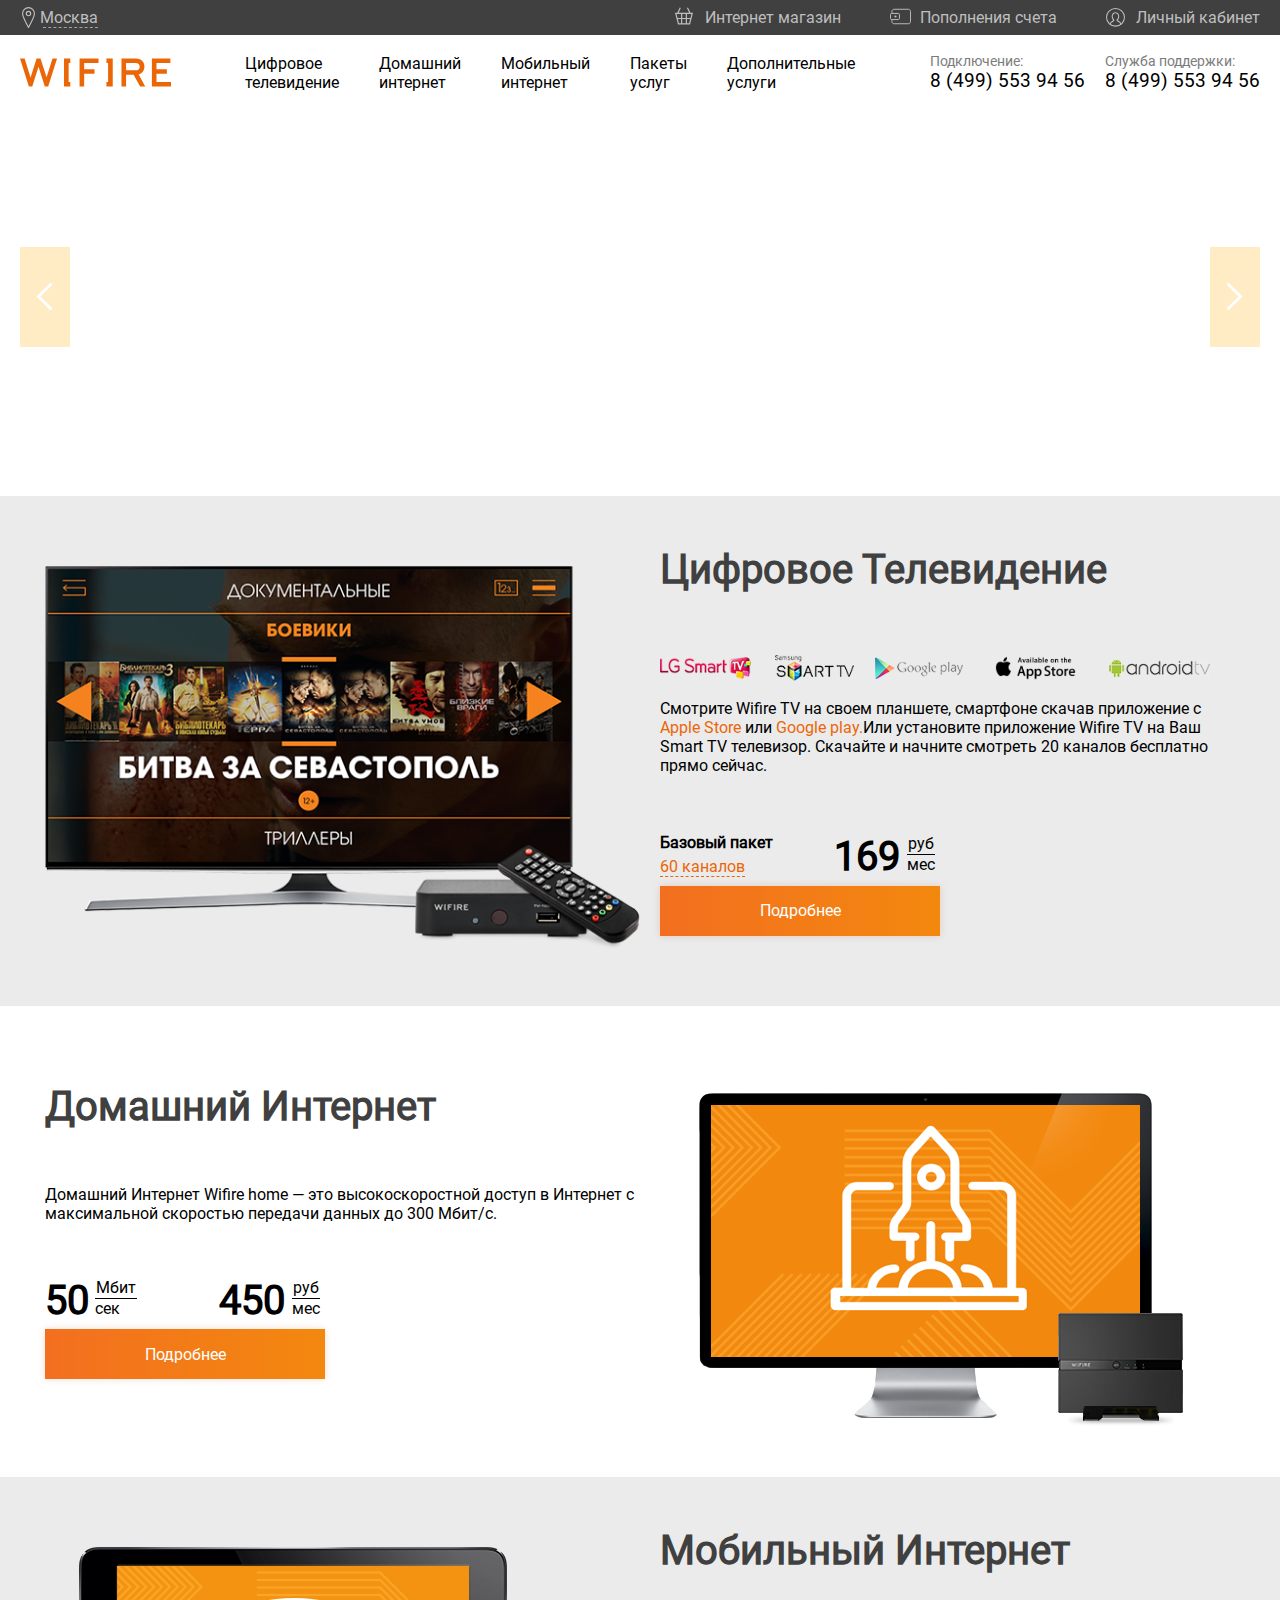
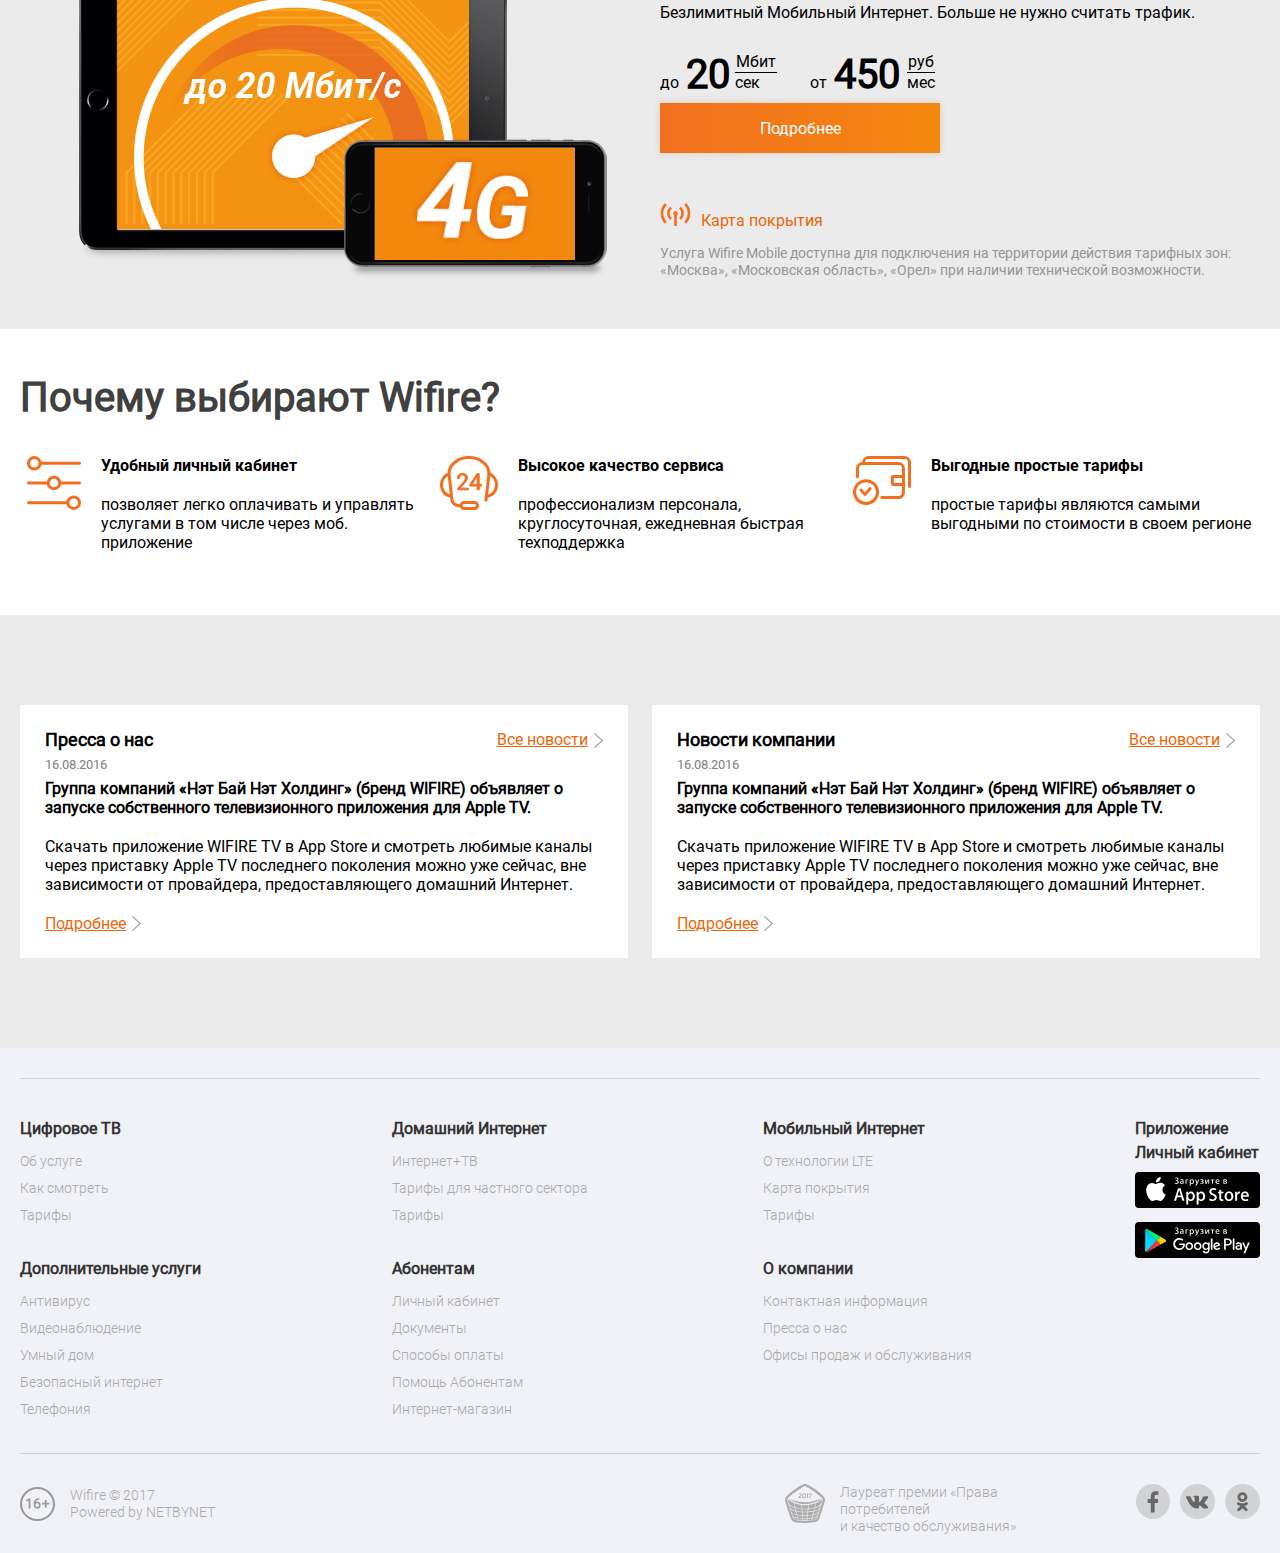
==== commit 730fdb11: "sale_iphone" ====
--- a/WiFire/index.html
+++ b/WiFire/index.html
@@ -1,14 +1,14 @@
 <!DOCTYPE html>
-<html>
 <head>
 	<meta charset="utf-8">
 	<title>Заголовок</title>
 	<meta name="description" content="">
 	<meta http-equiv="X-UA-Compatible" content="IE=edge">
 	<meta name="viewport" content="initial-scale=1, maximum-scale=1, user-scalable=no">
-	<link rel="stylesheet" href="css/_generate_page.min.css">
-	<link rel="stylesheet" href="css/owl.carousel_generate.css">
+	<link rel="stylesheet" href="css/_main_page.min.css">
+	<link rel="stylesheet" href="css/owl.carousel_main.css">
 </head>
+<html>
 <body>
 	<div class="wrap_menu_header">
 		<div class="wrap_header_top_menu">
@@ -124,112 +124,159 @@
 		</div><!--end wrap_sidemenu-->
 		<div class="wrap_banner">
 			<div class="container">
-				<div class="banner">
+				<div class="banner" style="background: url(https://www.wifire.ru/gwd/zima_2/fon.png) no-repeat">
 					<!-- <iframe src="banner.html" frameborder="0"></iframe> -->
+					<div class="owl-carousel owl-theme">
+						<div class="item">
+							<div class="mb_hidden">
+								<iframe src="./slider/Banner/life_control/index.html" frameborder="0"></iframe>
+							</div>
+							<div class="tb_hidden ds_hidden">
+								<img src="./slider/Banner/life_control/lc_mob.png" alt="">
+							</div>
+						</div>
+						<div class="item">
+							<div class="mb_hidden">
+								<iframe src="./slider/Banner/cashe_back/index.html" frameborder="0"></iframe>
+							</div>
+							<div class="tb_hidden ds_hidden">
+								<img src="./slider/Banner/cashe_back/mob_cashback_v1.png" alt="">
+							</div>
+						</div>
+						<div class="item">
+							<div class="mb_hidden">
+								<iframe src="./slider/Banner/auto_pay/index.html" frameborder="0"></iframe>
+							</div>
+							<div class="tb_hidden ds_hidden">
+								<img src="./slider/Banner/auto_pay/avtoplateg_mob_v1.png" alt="">
+							</div>
+						</div>					
+					</div>		
 				</div>
 			</div>
 		</div><!--end wrap_banner-->
-		<div class="wrap_generate_page_send_order">
-			<div class="container">
-				<div class="tabs tb_hidden mb_hidden">
-					<div class="wrap_li">
-						<li class="tab">
-							<a href="#"><img src="img/generatePage/cifrovoe tv_txt.svg"></a>
-						</li>
-						<li class="tab">
-							<a href="#"><img src="img/generatePage/dom_int_txt.svg"></a>
-						</li>
-						<li class="tab">
-							<a href="#"><img src="img/generatePage/mob_int_txt.svg"></a>
-						</li>
-						<li class="tab">
-							<a href="#"><img src="img/generatePage/telefonia_txt.svg"></a>
-						</li>
-						<li class="tab">
-							<a href="#"><img src="img/generatePage/wf_camera_txt.svg"></a>
-						</li>
-					</div>
-					<div class="line"></div>
-				</div>
-				<div class="owl-carousel owl-theme ds_hidden">
+		<div class="wrap_container_digital_tv">
+	<div class="container">
+		<div class="wrap_digital_tv">
+			<div class="item tv">
+			<div>
+				<img src="img/main/tv.png" alt="">
+			</div>		
+			</div>
+			<div class="item info">
+				<h1>Цифровое Телевидение</h1>
+				<div>
+				<div class="wrap_imgs">
+					<li><a href="#"><img src="img/main/lg.png" alt=""></a></li>
+					<li><a href="#"><img src="img/main/samrt.png" alt=""></a></li>
+					<li><a href="#"><img src="img/main/Google.png" alt=""></a></li>
+					<li><a href="#"><img src="img/main/app.png" alt=""></a></li>
+					<li><a href="#"><img src="img/main/android.png" alt=""></a></li>
+				</div>
+				<p>
+				Смотрите Wifire TV на своем планшете, смартфоне скачав приложение с <a href="#">Apple Store</a>  или <a href="">Google play.</a>Или установите приложение Wifire TV на Ваш Smart TV телевизор. Скачайте и начните смотреть 20 каналов бесплатно прямо сейчас.</p>
+				</div>				
+				<div class="price">
+					<div class="left">
+						<p>Базовый пакет</p>
+						<p><a href="#">60 каналов</a></p>
+					</div>
+					<div class="right">
+						<span>169</span>
+						<div class="rub">
+							<p>руб</p>
+							<p>мес</p>
+						</div>
+					</div>
+					<button>Подробнее</button>
+				</div>
+			</div>
+
+		</div>
+	</div>
+</div><!--end wrap_container_digital_tv-->
+	<div class="wrap_container_home_internet">
+		<div class="container">
+			<div class="wrap_home_internet">
+				<div class="item info">
+				<h1>Домашний Интернет</h1>
+					<div>
+						<!-- <h1>Домашний Интернет</h1> -->
+						<p>Домашний Интернет Wifire home — это высокоскоростной доступ в Интернет с максимальной скоростью передачи данных до 300 Мбит/с.</p>
+					</div>
+				<div class="price">
+						<div class="left">
+							<span>50</span>
+							<div class="rub">
+								<p>Мбит</p>
+								<p>сек</p>
+							</div>
+						</div>
+						<div class="right">
+							<span>450</span>
+							<div class="rub">
+								<p>руб</p>
+								<p>мес</p>
+							</div>
+						</div>
+						<button>Подробнее</button>
+					</div>
+				</div>
+				<div class="item tv">
+					<div>
+						<img src="img/main/internet.png" alt="">
+					</div>		
+				</div>
+			</div>
+		</div>
+	</div>
+	<div class="wrap_container_mobile_internet">
+		<div class="container">
+			<div class="wrap_mobile_internet">
+					<div class="item tv">
+						<div>
+							<img src="img/main/lte.png" alt="">
+						</div>	
+					</div>
+					<div class="item info">
+					<h1>Мобильный Интернет</h1>
+						<div>
+							<p>Безлимитный Мобильный Интернет. Больше не нужно считать трафик.</p>
+						</div>
+						<div class="price">
+							<div class="left">
+								<em>до</em><span>20</span>
+								<div class="rub">
+									<p>Мбит</p>
+									<p>сек</p>
+								</div>
+							</div>
+							<div class="right">
+								<em>от</em><span>450</span>
+								<div class="rub">
+									<p>руб</p>
+									<p>мес</p>
+								</div>
+							</div>
+							<button>Подробнее</button>
+						</div>
+						<div class="antena">
+							<img src="img/main/antena.png" alt=""><a href="#">Карта покрытия</a>
+							<p>Услуга Wifire Mobile доступна для подключения на территории действия тарифных зон: «Москва», «Московская область», «Орел» при наличии технической возможности.</p>
+						</div>
+					</div>
+				</div>
+			</div>
+		</div>
+	<div class="wrap_why_we">
+		<div class="container">
+			<div class="why_we">
+				<h2>Почему выбирают Wifire?</h2>
+				<div class="wrap_item">
 					<div class="item">
-						<img src="img/generatePage/cifrovoe tv_txt.svg">
-						<a href="#">Подробнее</a>
-					</div>
-					<div class="item">
-						<img src="img/generatePage/dom_int_txt.svg">
-						<a href="#">Подробнее</a>
-					</div>
-					<div class="item">
-						<img src="img/generatePage/mob_int_txt.svg">
-						<a href="#">Подробнее</a>
-					</div>
-					<div class="item">
-						<img src="img/generatePage/telefonia_txt.svg">
-						<a href="#">Подробнее</a>
-					</div>
-					<div class="item">
-						<img src="img/generatePage/wf_camera_txt.svg">
-						<a href="#">Подробнее</a>
-					</div>
-				</div>
-				<div class="send_order">
-					<div class="container">
-						<h2 class="generate">Заявка на подключение</h2>
-						<div class="wrap_form generate">
-							<form action="#" id="form">
-							<input type="text" placeholder="Ваше имя">
-							<input type="text" id="phone" placeholder="Ваш телефон" required>
-							<button type="submit" class="generate">
-								Отправить заявку
-							</button>
-							</form>
-						</div>		
-					</div>
-				</div><!--end send_order-->
-			</div>
-		</div>
-		<div class="wrap_pakets">
-			<div class="container">
-				<h2>Тарифы цифрового телевидения</h2>
-					<div class="wrap_paket">
-						<div class="paket">
-							<div class="name">
-								<img src="img/HomeInternet/50.svg" alt="">
-								<span>Wifire TV 170+</span>
-							</div>
-							<!-- <p class="kanal"><em>70</em> <span>каналов</span></p> -->
-							<p class="speed"><em>150</em><span>Мбит/сек</span></p>
-							<!-- <p class="trafic"><em>1</em><span>ГБ</span></p> -->
-							<p class="price"><em>4100</em> <span>₽/мес</span></p>
-							<p class="button"><button>Выбрать</button></p>
-
-						</div>
-						<div class="paket">
-							<div class="name">
-								<img src="img/HomeInternet/50.svg" alt="">
-								<span>Wifire TV 170+</span>
-							</div>
-							<p class="kanal"><em>70</em> <span>каналов</span></p>
-							<!-- <p class="speed"><em>50</em><span>Мбит/сек</span></p> -->
-							<!-- <p class="trafic"><em>1</em><span>ГБ</span></p> -->
-							<p class="price"><em>400</em> <span>₽/мес</span></p>
-							<p class="button"><button>Выбрать</button></p>
-
-						</div>
-					</div>
-				</div>
-			</div>
-		<div class="why_me">
-			<div class="container">
-				<h2>Почему выбирают Wifire?</h2>
-				<div class="wrap_items">
-					<div class="item">
-						<div>
-							<img src="img/main/lk.svg" alt="">
-							<h3>Удобный личный кабинет</h3>
-							<p>позволяет легко оплачивать и  управлять услугами в том числе через моб. приложение</p>
-						</div>
+						<img src="img/main/lk.svg" alt="">
+						<h3>Удобный личный кабинет</h3>
+						<p>позволяет легко оплачивать и  управлять услугами в том числе через моб. приложение</p>
 					</div>
 					<div class="item">
 						<img src="img/main/servis.svg" alt="">
@@ -246,55 +293,34 @@
 				</div>
 			</div>
 		</div>
-		<div class="check_adress">
-			<div class="container">
-				<h2>Проверьте адрес</h2>
-				<div class="wrap_check_adress">
-					<form action="#">
-						<input type="text" class="long" placeholder="Название улицы" required>
-						<input type="text" class="small" placeholder="Дом" required>
-						<input type="text" class="small" placeholder="Подьезд" required>
-						<button type="submit">Проверить адрес</button>
-					</form>
+	</div>
+	<div class="wrap_news">
+		<div class="container">
+			<div class="news">
+				<div class="item">
+					<header><h2>Пресса о нас</h2><a href="#">Все новости</a></header>
+					<div class="content">
+						<div class="date">16.08.2016</div>
+						<h4>Группа компаний «Нэт Бай Нэт Холдинг» (бренд WIFIRE) объявляет о запуске собственного телевизионного приложения для Apple TV.</h4>
+						<p>Скачать приложение WIFIRE TV в App Store и смотреть любимые каналы через приставку Apple TV последнего поколения можно уже сейчас, вне зависимости 
+	от провайдера, предоставляющего домашний Интернет.</p>
+						<a href="#">Подробнее</a>
+					</div>
+				</div>
+				<div class="item">
+					<header><h2>Новости компании</h2><a href="#">Все новости</a></header>
+					<div class="content">
+						<div class="date">16.08.2016</div>
+						<h4>Группа компаний «Нэт Бай Нэт Холдинг» (бренд WIFIRE) объявляет о запуске собственного телевизионного приложения для Apple TV.</h4>
+						<p>Скачать приложение WIFIRE TV в App Store и смотреть любимые каналы через приставку Apple TV последнего поколения можно уже сейчас, вне зависимости 
+	от провайдера, предоставляющего домашний Интернет.</p>
+						<a href="#">Подробнее</a>
+					</div>
 				</div>
 			</div>
 		</div>
-		<div class="adress">
-			<div class="container">
-				<div class="wrap_adress">
-					<p>WIFIRE – Ваш домашний интернет провайдер производит подключение к высокоскоростному интернету в округе <span>ЮЗАО</span> в короткие сроки по выгодным тарифам. Оставьте заявку, и мы оформим для Вас подключение к надежному современному каналу связи на высокой скорости.</p>
-					<p>Улицы в округе <span>ЮЗАО</span> подключенные к высокоскоростному каналу связи:</p>
-					<table>
-						<tr>
-							<td><span>&middot;</span>Оруженный переулок</td>
-							<td><span>&middot;</span>Зеленодольская</td>
-							<td><span>&middot;</span>Окская</td>
-							<td><span>&middot;</span>Волгоградчкий проспект</td>
-						</tr>
-						<tr>
-							<td><span>&middot;</span>Оруженный переулок</td>
-							<td><span>&middot;</span>Зеленодольская</td>
-							<td><span>&middot;</span>Окская</td>
-							<td><span>&middot;</span>Волгоградчкий проспект</td>
-						</tr>
-						<tr>
-							<td><span>&middot;</span>Оруженный переулок</td>
-							<td><span>&middot;</span>Зеленодольская</td>
-							<td><span>&middot;</span>Окская</td>
-							<td><span>&middot;</span>Волгоградчкий проспект</td>
-						</tr>
-						<tr>
-							<td><span>&middot;</span>Оруженный переулок</td>
-							<td><span>&middot;</span>Зеленодольская</td>
-							<td><span>&middot;</span>Окская</td>
-							<td><span>&middot;</span>Волгоградчкий проспект</td>
-						</tr>
-					</table>
-				</div>
-				<div class="line"></div>
-			</div>
-		</div>
-		<footer>
+	</div>
+	<footer>
 			<div class="container">
 				<div class="wrap_items mb_hidden">
 					<div class="items">
@@ -447,5 +473,6 @@
 	<div class="overlay">
 	</div>
 </body>
-<script src="js/generatePage.min.js"></script>
-</html>+<script src="js/main_page.min.js"></script>
+</html>
+
--- a/WiFire/css/_main_page.min.css
+++ b/WiFire/css/_main_page.min.css
@@ -0,0 +1 @@
+@font-face{font-family:RobotoRegular;src:url(../fonts/RobotoRegular/Roboto-Regular.ttf)}@font-face{font-family:RobotoBold;src:url(../fonts/RobotoBold/Roboto-Bold.ttf)}@font-face{font-family:RobotoLight;src:url(../fonts/RobotoLight/Roboto-Light.ttf)}@font-face{font-family:RobotoMedium;src:url(../fonts/RobotoMedium/Roboto-Medium.ttf)}@font-face{font-family:RobotoThin;src:url(../fonts/RobotoThin/Roboto-Thin.ttf)}*{padding:0;margin:0;list-style:none;font-family:RobotoRegular;font-size:1em;outline:0;-webkit-box-sizing:border-box;box-sizing:border-box;-webkit-text-size-adjust:100%;-ms-text-size-adjust:100%;text-size-adjust:100%}body,html{width:100%;overscroll-behavior-x:contain;overflow-x:hidden}.disableScrollMobile{-ms-touch-action:none;touch-action:none}.container{max-width:1400px;width:100%;margin:0 auto}@media all and (max-width:1400px){.container{padding:0 20px}}@media all and (min-width:300px) and (max-width:1024px){.container{padding:0 15px}}@media all and (min-width:1025px){.ds_hidden{display:none!important}}@media all and (min-width:871px) and (max-width:1024px){.tb_hidden{display:none!important}}@media all and (min-width:300px) and (max-width:870px){.mb_hidden{display:none!important}}.overlayVisible{position:fixed;top:86px;width:100%;height:100%;left:0;background:rgba(0,0,0,.7);z-index:100}.popUpVisible{position:fixed;top:0;left:0;width:100%;height:100%;background:rgba(0,0,0,.7);z-index:1000;display:-webkit-box;display:-webkit-flex;display:-ms-flexbox;display:flex;-webkit-box-pack:center;-webkit-justify-content:center;-ms-flex-pack:center;justify-content:center;-webkit-box-align:center;-webkit-align-items:center;-ms-flex-align:center;align-items:center;height:100vh}.error{border:1px solid red!important}.takesPaket{border:2px solid #ec6608}.buttonActive{color:#fff!important;background:#c44f14!important;border:none}.disableScroll{height:100%;overflow:hidden}.wrap{background-color:#eff2f7;padding-top:2px}@media all and (min-width:300px) and (max-width:870px){.wrap{padding-top:83px}}.wrap::before{display:none}@media only screen and (max-width:870px){.wrap::before{content:'mobile'}}@media only screen and (min-width:871px){.wrap::before{content:'tablet'}}@media only screen and (min-width:1025px){.wrap::before{content:'desktop'}}@media all and (min-width:300px) and (max-width:870px){.not_padding{padding-top:0!important}}::-webkit-input-placeholder{color:#adadad;font-size:1.1em;font-family:RobotoLight;padding-left:10px}::-moz-placeholder{color:#adadad}:-moz-placeholder{color:#adadad}.wrap{background:#fff}.burger{height:100%;width:100%;display:-webkit-box;display:-webkit-flex;display:-ms-flexbox;display:flex;-webkit-box-pack:center;-webkit-justify-content:center;-ms-flex-pack:center;justify-content:center;z-index:10;cursor:pointer;overflow:hidden;white-space:nowrap;color:transparent;position:relative}.burger span{position:absolute;top:50%;-webkit-transition:background 0s;transition:background 0s;right:11px}.burger span{display:inline-block;height:2.5px;width:33px;background:#000}.burger span::after,.burger span::before{position:absolute;display:inline-block;height:2.5px;width:33px;background:#000}.burger span::after,.burger span::before{content:"";-webkit-transform:translateZ(0);transform:translateZ(0);-webkit-backface-visibility:hidden;backface-visibility:hidden;-webkit-transform-origin:0 50%;-ms-transform-origin:0 50%;transform-origin:0 50%;-webkit-transition:-webkit-transform .1s;transition:transform .1s}.burger span::before{top:-10px}.burger span::after{top:10px}.nav-mobile-is-visible span{background:rgba(255,255,255,0)}.nav-mobile-is-visible span::after,.nav-mobile-is-visible span::before{background:#fff!important}.nav-mobile-is-visible{background:#ec6608;-webkit-transition:background .1s;transition:background .1s}.nav-mobile-is-visible span::before{-webkit-transform:translateX(4px) translateY(-4px) rotate(45deg);-ms-transform:translateX(4px) translateY(-4px) rotate(45deg);transform:translateX(4px) translateY(-4px) rotate(45deg)}.nav-mobile-is-visible span::after{-webkit-transform:translateX(3px) translateY(-1px) rotate(-45deg);-ms-transform:translateX(3px) translateY(-1px) rotate(-45deg);transform:translateX(3px) translateY(-1px) rotate(-45deg)}@media all and (min-width:300px) and (max-width:870px){.wrap_menu_header{position:fixed;left:0;top:0;width:100%;z-index:1000;-webkit-box-shadow:0 0 10px rgba(200,200,200,.7);box-shadow:0 0 10px rgba(200,200,200,.7)}}.wrap_menu_header .wrap_header_top_menu{background:#404040}.wrap_menu_header .wrap_header_top_menu .header_top{background:#404040;display:-webkit-box;display:-webkit-flex;display:-ms-flexbox;display:flex;-webkit-box-pack:justify;-webkit-justify-content:space-between;-ms-flex-pack:justify;justify-content:space-between;-webkit-box-align:center;-webkit-align-items:center;-ms-flex-align:center;align-items:center}.wrap_menu_header .wrap_header_top_menu .header_top a{text-decoration:none;color:#bebebe;font-size:1em;cursor:pointer}.wrap_menu_header .wrap_header_top_menu .header_top p{font-size:1em;color:#bebebe}.wrap_menu_header .wrap_header_top_menu .header_top p span{font-size:1em;color:#fff}.wrap_menu_header .wrap_header_top_menu .header_top .city a{background-image:url(../img/header/city.svg);padding:1px 0 1px 20px;background-repeat:no-repeat;display:-webkit-box;display:-webkit-flex;display:-ms-flexbox;display:flex;position:relative;-webkit-box-pack:center;-webkit-justify-content:center;-ms-flex-pack:center;justify-content:center;-webkit-box-align:center;-webkit-align-items:center;-ms-flex-align:center;align-items:center;cursor:pointer}@media only screen and (max-width:870px){.wrap_menu_header .wrap_header_top_menu .header_top .city a{background-image:url(../img/header/city_mobile.svg);background-position:0 0;padding:1px 0 1px 25px;font-size:.8em;font-weight:700}}.wrap_menu_header .wrap_header_top_menu .header_top .city a:after{content:"";position:absolute;width:70%;border-bottom:1px dashed #a3a3a3;bottom:0;left:30%;height:2px}@media only screen and (max-width:870px){.wrap_menu_header .wrap_header_top_menu .header_top .city a:after{left:34%;width:63%;bottom:2px}}.wrap_menu_header .wrap_header_top_menu .header_top .panel_right a{margin-right:45px;padding-left:30px;padding:1px 0 1px 30px;background-repeat:no-repeat;cursor:pointer}.wrap_menu_header .wrap_header_top_menu .header_top .panel_right a:last-child{margin-right:0}@media only screen and (min-width:871px) and (max-width:1024px){.wrap_menu_header .wrap_header_top_menu .header_top .panel_right a{margin-right:10px}}@media only screen and (max-width:960px){.wrap_menu_header .wrap_header_top_menu .header_top .panel_right a{font-size:.9em;padding:2px 0 2px 24px}}.wrap_menu_header .wrap_header_top_menu .header_top .panel_right .internet_shop{background-image:url(../img/header/shop.svg);background-position:left -2px}.wrap_menu_header .wrap_header_top_menu .header_top .panel_right .refill{background-image:url(../img/header/pay.svg);background-position:left -2px}.wrap_menu_header .wrap_header_top_menu .header_top .panel_right .personal_account{background-image:url(../img/header/lk.svg);background-position:left -1px}.wrap_menu_header .wrap_header_top_menu .header_top .panel_phone_tablet .wrap_panel_phone{display:-webkit-box;display:-webkit-flex;display:-ms-flexbox;display:flex;-webkit-box-align:center;-webkit-align-items:center;-ms-flex-align:center;align-items:center}.wrap_menu_header .wrap_header_top_menu .header_top .panel_phone_tablet .wrap_panel_phone p{margin-right:23px}.wrap_menu_header .wrap_header_top_menu .header_top .panel_phone_tablet .wrap_panel_phone p:last-child{margin-right:0}@media only screen and (max-width:960px){.wrap_menu_header .wrap_header_top_menu .header_top .panel_phone_tablet .wrap_panel_phone p{font-size:.9em}}.wrap_menu_header .wrap_header_top_menu .header_top .panel_right_mobile .wrap_panel_mobile{display:-webkit-box;display:-webkit-flex;display:-ms-flexbox;display:flex;-webkit-box-pack:center;-webkit-justify-content:center;-ms-flex-pack:center;justify-content:center;-webkit-box-align:center;-webkit-align-items:center;-ms-flex-align:center;align-items:center}.wrap_menu_header .wrap_header_top_menu .header_top .panel_right_mobile .wrap_panel_mobile a,.wrap_menu_header .wrap_header_top_menu .header_top .panel_right_mobile .wrap_panel_mobile img{height:25px;margin-right:30px}.wrap_menu_header .wrap_header_top_menu .header_top .panel_right_mobile .wrap_panel_mobile a:last-child,.wrap_menu_header .wrap_header_top_menu .header_top .panel_right_mobile .wrap_panel_mobile img:last-child{margin-right:3px}.wrap_menu_header .wrap_header_top_menu .header_top .panel_right_mobile .wrap_panel_mobile .lk_mobile{height:25px}@media only screen and (min-width:1024px){.wrap_menu_header .wrap_header_top_menu .header_top{height:35px}}@media only screen and (min-width:871px) and (max-width:1024px){.wrap_menu_header .wrap_header_top_menu .header_top{height:50px}}@media only screen and (max-width:870px){.wrap_menu_header .wrap_header_top_menu .header_top{height:33px}}.wrap_menu_header .wrap_header_bottom_menu{background-color:#fff;display:-webkit-box;display:-webkit-flex;display:-ms-flexbox;display:flex;-webkit-box-align:center;-webkit-align-items:center;-ms-flex-align:center;align-items:center}@media only screen and (min-width:320px) and (max-width:1024px){.wrap_menu_header .wrap_header_bottom_menu .container{padding:0 0 0 15px!important}}.wrap_menu_header .wrap_header_bottom_menu .header_bottom_menu{display:-webkit-box;display:-webkit-flex;display:-ms-flexbox;display:flex;-webkit-box-align:center;-webkit-align-items:center;-ms-flex-align:center;align-items:center;-webkit-box-pack:justify;-webkit-justify-content:space-between;-ms-flex-pack:justify;justify-content:space-between}.wrap_menu_header .wrap_header_bottom_menu .header_bottom_menu .logo{display:-webkit-box;display:-webkit-flex;display:-ms-flexbox;display:flex;-webkit-box-pack:center;-webkit-justify-content:center;-ms-flex-pack:center;justify-content:center;-webkit-box-align:center;-webkit-align-items:center;-ms-flex-align:center;align-items:center}@media only screen and (max-width:870px){.wrap_menu_header .wrap_header_bottom_menu .header_bottom_menu .logo img{width:150px}}@media only screen and (max-width:320px){.wrap_menu_header .wrap_header_bottom_menu .header_bottom_menu .logo img{width:100px}}@media only screen and (min-width:871px) and (max-width:1024px){.wrap_menu_header .wrap_header_bottom_menu .header_bottom_menu .wrap_menu{width:75%}}.wrap_menu_header .wrap_header_bottom_menu .header_bottom_menu .wrap_menu .menu{display:-webkit-box;display:-webkit-flex;display:-ms-flexbox;display:flex;-webkit-box-align:center;-webkit-align-items:center;-ms-flex-align:center;align-items:center}@media only screen and (min-width:871px) and (max-width:1024px){.wrap_menu_header .wrap_header_bottom_menu .header_bottom_menu .wrap_menu .menu{-webkit-justify-content:space-around;-ms-flex-pack:distribute;justify-content:space-around}}.wrap_menu_header .wrap_header_bottom_menu .header_bottom_menu .wrap_menu .menu a{color:#000;text-decoration:none;margin-right:40px;font-size:1em;padding:19px 0;cursor:pointer;position:relative}@media only screen and (max-width:1400px){.wrap_menu_header .wrap_header_bottom_menu .header_bottom_menu .wrap_menu .menu a{font-size:1em}.wrap_menu_header .wrap_header_bottom_menu .header_bottom_menu .wrap_menu .menu a:last-child{margin-right:0}}@media only screen and (max-width:1200px){.wrap_menu_header .wrap_header_bottom_menu .header_bottom_menu .wrap_menu .menu a{margin-right:20px}}@media only screen and (max-width:1090px){.wrap_menu_header .wrap_header_bottom_menu .header_bottom_menu .wrap_menu .menu a{margin-right:10px}}.wrap_menu_header .wrap_header_bottom_menu .header_bottom_menu .wrap_menu .menu a:hover:after{content:"";width:100%;height:4px;background-color:#ec6608;position:absolute;bottom:0;left:0}.wrap_menu_header .wrap_header_bottom_menu .header_bottom_menu .panel_phone .wrap_panel_phone{display:-webkit-box;display:-webkit-flex;display:-ms-flexbox;display:flex;-webkit-box-align:center;-webkit-align-items:center;-ms-flex-align:center;align-items:center}.wrap_menu_header .wrap_header_bottom_menu .header_bottom_menu .panel_phone .wrap_panel_phone p{margin-right:40px;font-size:.9em;color:#7c7c7c}@media only screen and (max-width:1400px){.wrap_menu_header .wrap_header_bottom_menu .header_bottom_menu .panel_phone .wrap_panel_phone p{margin-right:20px}}@media only screen and (max-width:1070px){.wrap_menu_header .wrap_header_bottom_menu .header_bottom_menu .panel_phone .wrap_panel_phone p{margin-right:10px}}.wrap_menu_header .wrap_header_bottom_menu .header_bottom_menu .panel_phone .wrap_panel_phone p:last-child{margin-right:0}.wrap_menu_header .wrap_header_bottom_menu .header_bottom_menu .panel_phone .wrap_panel_phone p span{font-size:1.5em;color:#000}@media only screen and (max-width:1400px){.wrap_menu_header .wrap_header_bottom_menu .header_bottom_menu .panel_phone .wrap_panel_phone p span{font-size:1.3em}}@media only screen and (max-width:1070px){.wrap_menu_header .wrap_header_bottom_menu .header_bottom_menu .panel_phone .wrap_panel_phone p span{font-size:1.2em}}.wrap_menu_header .wrap_header_bottom_menu .header_bottom_menu .panel_right_mobile{display:-webkit-box;display:-webkit-flex;display:-ms-flexbox;display:flex}.wrap_menu_header .wrap_header_bottom_menu .header_bottom_menu .panel_right_mobile .phone{height:50px;width:60px;display:-webkit-box;display:-webkit-flex;display:-ms-flexbox;display:flex;-webkit-box-pack:center;-webkit-justify-content:center;-ms-flex-pack:center;justify-content:center}.wrap_menu_header .wrap_header_bottom_menu .header_bottom_menu .panel_right_mobile .wrap_burger{height:50px;width:60px;display:-webkit-box;display:-webkit-flex;display:-ms-flexbox;display:flex;-webkit-box-pack:center;-webkit-justify-content:center;-ms-flex-pack:center;justify-content:center;-webkit-box-align:center;-webkit-align-items:center;-ms-flex-align:center;align-items:center}@media only screen and (min-width:1024px){.wrap_menu_header .wrap_header_bottom_menu{height:75px}}@media only screen and (min-width:871px) and (max-width:1024px){.wrap_menu_header .wrap_header_bottom_menu{height:75px}}@media only screen and (max-width:870px){.wrap_menu_header .wrap_header_bottom_menu{height:50px}}.sidemenu{position:absolute;z-index:100;width:100%;top:83px;left:0;background-color:#fff;visibility:hidden;opacity:0;-webkit-font-smoothing:antialiased;max-height:100vh;-moz-osx-font-smoothing:grayscale;overflow:hidden;-webkit-transition:opacity .2s 0s,visibility 0s .2s;transition:opacity .2s 0s,visibility 0s .2s}.sidemenu-is-visible{opacity:1;-webkit-overflow-scrolling:touch;visibility:visible;overflow:hidden;-webkit-transition:opacity .2s 0s,visibility 0s 0s;transition:opacity .2s 0s,visibility 0s 0s;z-index:1000;border-top:1px solid #ebebeb}.sidemenu a{display:block;padding:1em 0;position:relative;font-family:RobotoLight;text-decoration:none}.sidemenu .side_menu{display:block}.sidemenu .side_menu li a{padding-left:17px;padding-right:11px;color:#000;font-size:.9em;border-bottom:1px solid #ebebeb}.sidemenu .side_phone{display:none}.sidemenu .side_phone li{padding-left:17px;padding-right:11px;display:-webkit-box;display:-webkit-flex;display:-ms-flexbox;display:flex;-webkit-box-pack:justify;-webkit-justify-content:space-between;-ms-flex-pack:justify;justify-content:space-between;-webkit-box-align:center;-webkit-align-items:center;-ms-flex-align:center;align-items:center;border-bottom:1px solid #ebebeb}.sidemenu .side_phone li a{color:#ec6608}@media all and (max-width:320px){.sidemenu .side_phone li a{font-size:.9em!important}}.sidemenu .side_phone li p{color:#7c7c7c;font-size:.9em}.sidemenu .has-children ul{position:relative;width:100%;display:none;background-color:#f6f2f2}.sidemenu .has-children ul li::hover{cursor:pointer}.sidemenu .has-children ul li a{padding-left:35px}.sidemenu .has-children ul li a::after{background:0 0}.sidemenu .has-children a::after{position:absolute;content:"";width:16px;height:16px;right:22px;top:50%;bottom:auto;-webkit-transform:translateY(-50%);-ms-transform:translateY(-50%);transform:translateY(-50%);background:url(../img/header/cd_arrow.svg);background-repeat:no-repeat}.sidemenu .selected ul{display:block}.sidemenu .selected a::after{-webkit-transform:translateY(-50%) rotate(180deg);-ms-transform:translateY(-50%) rotate(180deg);transform:translateY(-50%) rotate(180deg)}@media all and (min-width:300px) and (max-width:870px){.wrap_banner .container{padding:0!important}}.wrap_banner .banner img{-webkit-box-shadow:0 14px 24px rgba(240,108,22,.38);box-shadow:0 14px 24px rgba(240,108,22,.38);display:block;max-width:100%;max-height:100%}.wrap_banner .banner iframe{width:100%;border:none;height:380px}.wrap_container_digital_tv{background-color:#ebebeb}.wrap_container_digital_tv .wrap_digital_tv{display:-webkit-box;display:-webkit-flex;display:-ms-flexbox;display:flex;-webkit-box-pack:center;-webkit-justify-content:center;-ms-flex-pack:center;justify-content:center;padding:50px 25px;background:#ebebeb}@media screen and (max-width:870px){.wrap_container_digital_tv .wrap_digital_tv{-webkit-box-orient:vertical;-webkit-box-direction:normal;-webkit-flex-direction:column;-ms-flex-direction:column;flex-direction:column;padding:30px 0}}@media screen and (max-width:420px){.wrap_container_digital_tv .wrap_digital_tv{padding:15px 0}}.wrap_container_digital_tv .wrap_digital_tv .item{width:-webkit-calc(100% / 2);width:calc(100% / 2)}@media screen and (max-width:870px){.wrap_container_digital_tv .wrap_digital_tv .item{width:100%}}.wrap_container_digital_tv .wrap_digital_tv .item h1{font-size:2.5em;color:#404040}@media screen and (max-width:1024px){.wrap_container_digital_tv .wrap_digital_tv .item h1{font-size:2em}}@media screen and (max-width:970px){.wrap_container_digital_tv .wrap_digital_tv .item h1{margin-bottom:10px}}@media screen and (max-width:420px){.wrap_container_digital_tv .wrap_digital_tv .item h1{font-size:1.8em}}.wrap_container_digital_tv .wrap_digital_tv .tv img{display:block;max-height:100%;max-width:100%;margin-top:30px;margin:20px auto 0}.wrap_container_digital_tv .wrap_digital_tv .info{display:-webkit-box;display:-webkit-flex;display:-ms-flexbox;display:flex;-webkit-box-orient:vertical;-webkit-box-direction:normal;-webkit-flex-direction:column;-ms-flex-direction:column;flex-direction:column;-webkit-box-pack:justify;-webkit-justify-content:space-between;-ms-flex-pack:justify;justify-content:space-between;padding-left:20px}@media screen and (max-width:1270px){.wrap_container_digital_tv .wrap_digital_tv .info{padding-left:20px}}@media screen and (max-width:870px){.wrap_container_digital_tv .wrap_digital_tv .info{padding-left:0}}@media screen and (max-width:420px){.wrap_container_digital_tv .wrap_digital_tv .info p{font-size:.9em}}.wrap_container_digital_tv .wrap_digital_tv .info p a{color:#ec6608;text-decoration:none}.wrap_container_digital_tv .wrap_digital_tv .info .wrap_imgs{display:-webkit-box;display:-webkit-flex;display:-ms-flexbox;display:flex;-webkit-box-pack:justify;-webkit-justify-content:space-between;-ms-flex-pack:justify;justify-content:space-between;-webkit-box-align:center;-webkit-align-items:center;-ms-flex-align:center;align-items:center;margin-bottom:10px}.wrap_container_digital_tv .wrap_digital_tv .info .wrap_imgs img{width:80%}.wrap_container_digital_tv .wrap_digital_tv .info .price{width:280px}@media screen and (max-width:970px){.wrap_container_digital_tv .wrap_digital_tv .info .price{margin-top:20px}}.wrap_container_digital_tv .wrap_digital_tv .info .price .left{float:left}.wrap_container_digital_tv .wrap_digital_tv .info .price .left p{margin-bottom:10px}.wrap_container_digital_tv .wrap_digital_tv .info .price .left p:nth-child(1){font-weight:700;margin-bottom:5px}.wrap_container_digital_tv .wrap_digital_tv .info .price .left p a{border-bottom:dashed 1px #ec6608;text-decoration:none;color:#ec6608}.wrap_container_digital_tv .wrap_digital_tv .info .price .right{float:right;position:relative;padding-right:40px}.wrap_container_digital_tv .wrap_digital_tv .info .price .right span{font-size:2.5em;font-weight:700}.wrap_container_digital_tv .wrap_digital_tv .info .price .right .rub{position:absolute;top:0;right:5px}.wrap_container_digital_tv .wrap_digital_tv .info .price .right .rub p:nth-child(1){border-bottom:1px solid #000;display:inline-block;padding:1px}.wrap_container_digital_tv .wrap_digital_tv .info button{margin-bottom:20px}.wrap_home_internet{display:-webkit-box;display:-webkit-flex;display:-ms-flexbox;display:flex;-webkit-box-pack:center;-webkit-justify-content:center;-ms-flex-pack:center;justify-content:center;padding:50px 25px}@media screen and (max-width:870px){.wrap_home_internet{-webkit-box-orient:vertical;-webkit-box-direction:reverse;-webkit-flex-direction:column-reverse;-ms-flex-direction:column-reverse;flex-direction:column-reverse;padding:30px 0}}@media screen and (max-width:420px){.wrap_home_internet{padding:15px 0}}.wrap_home_internet .item{width:-webkit-calc(100% / 2);width:calc(100% / 2)}@media screen and (max-width:870px){.wrap_home_internet .item{width:100%}}.wrap_home_internet .item h1{font-size:2.5em;color:#404040}@media screen and (max-width:1024px){.wrap_home_internet .item h1{font-size:2em}}@media screen and (max-width:970px){.wrap_home_internet .item h1{margin:10px 0}}@media screen and (max-width:420px){.wrap_home_internet .item h1{font-size:1.9em}}.wrap_home_internet .tv img{display:block;max-height:100%;max-width:100%;margin-top:30px;margin:30px auto 0}.wrap_home_internet .info{display:-webkit-box;display:-webkit-flex;display:-ms-flexbox;display:flex;-webkit-box-orient:vertical;-webkit-box-direction:normal;-webkit-flex-direction:column;-ms-flex-direction:column;flex-direction:column;-webkit-justify-content:space-around;-ms-flex-pack:distribute;justify-content:space-around;padding-left:40px}@media screen and (max-width:1400px){.wrap_home_internet .info{padding-left:0}}@media screen and (max-width:1270px){.wrap_home_internet .info{padding-right:40px}}@media screen and (max-width:870px){.wrap_home_internet .info{padding:0}}@media screen and (max-width:420px){.wrap_home_internet .info p{font-size:.9em}}.wrap_home_internet .info .price{width:280px;margin-bottom:20px}@media screen and (max-width:970px){.wrap_home_internet .info .price{margin-top:20px}}.wrap_home_internet .info .price .left{float:left;position:relative;top:0;padding-right:40px;margin-bottom:5px}.wrap_home_internet .info .price .left span{font-size:2.5em;font-weight:700}.wrap_home_internet .info .price .left .rub{position:absolute;top:0;left:50px}.wrap_home_internet .info .price .left .rub p:nth-child(1){border-bottom:1px solid #000;display:inline-block;padding:1px}.wrap_home_internet .info .price .right{float:right;position:relative;top:0;padding-right:40px}.wrap_home_internet .info .price .right span{font-size:2.5em;font-weight:700}.wrap_home_internet .info .price .right .rub{position:absolute;top:0;right:5px}.wrap_home_internet .info .price .right .rub p:nth-child(1){border-bottom:1px solid #000;display:inline-block;padding:1px}.wrap_container_mobile_internet{background-color:#ebebeb}.wrap_container_mobile_internet .wrap_mobile_internet{display:-webkit-box;display:-webkit-flex;display:-ms-flexbox;display:flex;-webkit-box-pack:center;-webkit-justify-content:center;-ms-flex-pack:center;justify-content:center;padding:50px 25px;background:#ebebeb}@media screen and (max-width:870px){.wrap_container_mobile_internet .wrap_mobile_internet{-webkit-box-orient:vertical;-webkit-box-direction:normal;-webkit-flex-direction:column;-ms-flex-direction:column;flex-direction:column;padding:30px 0}}@media screen and (max-width:420px){.wrap_container_mobile_internet .wrap_mobile_internet{padding:15px 0}}.wrap_container_mobile_internet .wrap_mobile_internet .item{width:-webkit-calc(100% / 2);width:calc(100% / 2)}@media screen and (max-width:870px){.wrap_container_mobile_internet .wrap_mobile_internet .item{width:100%}}.wrap_container_mobile_internet .wrap_mobile_internet .item h1{font-size:2.5em;color:#404040}@media screen and (max-width:1024px){.wrap_container_mobile_internet .wrap_mobile_internet .item h1{font-size:2em}}@media screen and (max-width:970px){.wrap_container_mobile_internet .wrap_mobile_internet .item h1{margin:10px 0}}@media screen and (max-width:420px){.wrap_container_mobile_internet .wrap_mobile_internet .item h1{font-size:1.8em}}.wrap_container_mobile_internet .wrap_mobile_internet .tv img{display:block;max-height:100%;max-width:100%;margin-top:30px;margin:20px auto 0}.wrap_container_mobile_internet .wrap_mobile_internet .info{display:-webkit-box;display:-webkit-flex;display:-ms-flexbox;display:flex;-webkit-box-orient:vertical;-webkit-box-direction:normal;-webkit-flex-direction:column;-ms-flex-direction:column;flex-direction:column;-webkit-box-pack:justify;-webkit-justify-content:space-between;-ms-flex-pack:justify;justify-content:space-between;padding-left:20px}@media screen and (max-width:1270px){.wrap_container_mobile_internet .wrap_mobile_internet .info{padding-left:20px}}@media screen and (max-width:870px){.wrap_container_mobile_internet .wrap_mobile_internet .info{padding:0}}@media screen and (max-width:420px){.wrap_container_mobile_internet .wrap_mobile_internet .info p{font-size:.9em}}.wrap_container_mobile_internet .wrap_mobile_internet .info p a{color:#ec6608;text-decoration:none}.wrap_container_mobile_internet .wrap_mobile_internet .info .wrap_imgs{display:-webkit-box;display:-webkit-flex;display:-ms-flexbox;display:flex;-webkit-box-pack:justify;-webkit-justify-content:space-between;-ms-flex-pack:justify;justify-content:space-between;-webkit-box-align:center;-webkit-align-items:center;-ms-flex-align:center;align-items:center;margin-bottom:10px}.wrap_container_mobile_internet .wrap_mobile_internet .info .wrap_imgs img{width:80%}.wrap_container_mobile_internet .wrap_mobile_internet .info .price{width:280px}@media screen and (max-width:970px){.wrap_container_mobile_internet .wrap_mobile_internet .info .price{margin-top:20px}}.wrap_container_mobile_internet .wrap_mobile_internet .info .price em{font-style:normal;padding-right:7px}.wrap_container_mobile_internet .wrap_mobile_internet .info .price .left{float:left;position:relative;top:0;padding-right:40px;margin-bottom:5px}.wrap_container_mobile_internet .wrap_mobile_internet .info .price .left span{font-size:2.5em;font-weight:700}.wrap_container_mobile_internet .wrap_mobile_internet .info .price .left .rub{position:absolute;top:0;left:75px}.wrap_container_mobile_internet .wrap_mobile_internet .info .price .left .rub p:nth-child(1){border-bottom:1px solid #000;display:inline-block;padding:1px}.wrap_container_mobile_internet .wrap_mobile_internet .info .price .right{float:right;position:relative;top:0;padding-right:40px}.wrap_container_mobile_internet .wrap_mobile_internet .info .price .right span{font-size:2.5em;font-weight:700}.wrap_container_mobile_internet .wrap_mobile_internet .info .price .right .rub{position:absolute;top:0;right:5px}.wrap_container_mobile_internet .wrap_mobile_internet .info .price .right .rub p:nth-child(1){border-bottom:1px solid #000;display:inline-block;padding:1px}.wrap_container_mobile_internet .wrap_mobile_internet .info .price button{margin-bottom:20px}.wrap_container_mobile_internet .wrap_mobile_internet .info .antena img{padding-right:10px}.wrap_container_mobile_internet .wrap_mobile_internet .info .antena a{text-decoration:none;color:#ec6608}.wrap_container_mobile_internet .wrap_mobile_internet .info .antena p{font-size:.9em;color:#959595;margin-top:15px}@media screen and (max-width:420px){.wrap_container_mobile_internet .wrap_mobile_internet .info .antena p{font-size:.8em}}.wrap_why_we{background:#fff;padding:45px 0}@media screen and (max-width:870px){.wrap_why_we{padding:15px 0}}@media screen and (max-width:420px){.wrap_why_we{padding:5px 0}}.wrap_why_we .why_we h2{margin-bottom:35px;font-size:2.5em;color:#404040}@media screen and (max-width:1024px){.wrap_why_we .why_we h2{font-size:2em}}@media screen and (max-width:970px){.wrap_why_we .why_we h2{margin:10px 0}}@media screen and (max-width:420px){.wrap_why_we .why_we h2{font-size:1.8em}}.wrap_why_we .why_we .wrap_item{display:-webkit-box;display:-webkit-flex;display:-ms-flexbox;display:flex;-webkit-box-pack:justify;-webkit-justify-content:space-between;-ms-flex-pack:justify;justify-content:space-between;margin-top:25px;-webkit-flex-wrap:wrap;-ms-flex-wrap:wrap;flex-wrap:wrap}@media screen and (max-width:1300px){.wrap_why_we .why_we .wrap_item{-webkit-justify-content:space-around;-ms-flex-pack:distribute;justify-content:space-around}}.wrap_why_we .why_we .wrap_item .item{width:400px}@media screen and (max-width:1024px){.wrap_why_we .why_we .wrap_item .item{margin-bottom:15px}}.wrap_why_we .why_we .wrap_item .item img{float:left;padding-right:20px;padding-bottom:60px}.wrap_why_we .why_we .wrap_item .item h3{margin-bottom:20px;font-weight:700;font-family:RobotoBold}@media screen and (max-width:871px){.wrap_why_we .why_we .wrap_item .item h3{margin-bottom:5px}}.wrap_news{background:#ebebeb;padding:90px 0}@media screen and (max-width:870px){.wrap_news{padding:40px 0}}@media screen and (max-width:420px){.wrap_news{padding:30px 0}}@media screen and (max-width:420px){.wrap_news .container{padding:0!important}}.wrap_news .news{display:-webkit-box;display:-webkit-flex;display:-ms-flexbox;display:flex;-webkit-box-pack:justify;-webkit-justify-content:space-between;-ms-flex-pack:justify;justify-content:space-between}@media screen and (max-width:870px){.wrap_news .news{-webkit-box-orient:vertical;-webkit-box-direction:normal;-webkit-flex-direction:column;-ms-flex-direction:column;flex-direction:column}}.wrap_news .news .item{padding:25px;width:-webkit-calc(98% / 2);width:calc(98% / 2);background:#fff}@media screen and (max-width:870px){.wrap_news .news .item{width:100%;margin-bottom:15px}}.wrap_news .news .item header{display:-webkit-box;display:-webkit-flex;display:-ms-flexbox;display:flex;-webkit-box-pack:justify;-webkit-justify-content:space-between;-ms-flex-pack:justify;justify-content:space-between}.wrap_news .news .item header h2{font-size:1.1em}.wrap_news .news .item header a{color:#ec6608;background-image:url(../img/arrow.png);padding-right:15px;background-repeat:no-repeat;background-position:center right}.wrap_news .news .item .content .date{font-size:.8em;margin:7px 0;color:gray}.wrap_news .news .item .content h4{margin-bottom:20px;font-size:1em}.wrap_news .news .item .content p{margin-bottom:20px}.wrap_news .news .item .content a{color:#ec6608;background-image:url(../img/arrow.png);padding-right:15px;background-repeat:no-repeat;background-position:center right}button{width:280px;height:50px;background-color:#f36f20;-webkit-box-shadow:0 0 7px rgba(189,76,7,.19);box-shadow:0 0 7px rgba(189,76,7,.19);cursor:pointer;border:none;color:#fff;background-image:-webkit-linear-gradient(right,#f3880e,rgba(243,136,14,0));background-image:-webkit-gradient(linear,right top,left top,from(#f3880e),to(rgba(243,136,14,0)));background-image:linear-gradient(to left,#f3880e,rgba(243,136,14,0))}button:hover{background-color:#fe6305;color:#fff}.sidemenu{position:absolute;z-index:100;width:100%;top:83px;left:0;background-color:#fff;visibility:hidden;opacity:0;-webkit-font-smoothing:antialiased;max-height:100vh;-moz-osx-font-smoothing:grayscale;overflow:hidden;-webkit-transition:opacity .2s 0s,visibility 0s .2s;transition:opacity .2s 0s,visibility 0s .2s}.sidemenu-is-visible{opacity:1;-webkit-overflow-scrolling:touch;visibility:visible;overflow:hidden;-webkit-transition:opacity .2s 0s,visibility 0s 0s;transition:opacity .2s 0s,visibility 0s 0s;z-index:1000;border-top:1px solid #ebebeb}.sidemenu a{display:block;padding:1em 0;position:relative;font-family:RobotoLight;text-decoration:none}.sidemenu .side_menu{display:block}.sidemenu .side_menu li a{padding-left:17px;padding-right:11px;color:#000;font-size:.9em;border-bottom:1px solid #ebebeb}.sidemenu .side_phone{display:none}.sidemenu .side_phone li{padding-left:17px;padding-right:11px;display:-webkit-box;display:-webkit-flex;display:-ms-flexbox;display:flex;-webkit-box-pack:justify;-webkit-justify-content:space-between;-ms-flex-pack:justify;justify-content:space-between;-webkit-box-align:center;-webkit-align-items:center;-ms-flex-align:center;align-items:center;border-bottom:1px solid #ebebeb}.sidemenu .side_phone li a{color:#ec6608}@media all and (max-width:320px){.sidemenu .side_phone li a{font-size:.9em!important}}.sidemenu .side_phone li p{color:#7c7c7c;font-size:.9em}.sidemenu .has-children ul{position:relative;width:100%;display:none;background-color:#f6f2f2}.sidemenu .has-children ul li::hover{cursor:pointer}.sidemenu .has-children ul li a{padding-left:35px}.sidemenu .has-children ul li a::after{background:0 0}.sidemenu .has-children a::after{position:absolute;content:"";width:16px;height:16px;right:22px;top:50%;bottom:auto;-webkit-transform:translateY(-50%);-ms-transform:translateY(-50%);transform:translateY(-50%);background:url(../img/header/cd_arrow.svg);background-repeat:no-repeat}.sidemenu .selected ul{display:block}.sidemenu .selected a::after{-webkit-transform:translateY(-50%) rotate(180deg);-ms-transform:translateY(-50%) rotate(180deg);transform:translateY(-50%) rotate(180deg)}footer{padding:30px 0 0;background-color:#f1f2f7}@media all and (max-width:871px){footer{padding:30px 0;margin-top:0;border-top:1px solid #d3d3d3}}footer .wrap_items{-webkit-box-pack:justify;-webkit-justify-content:space-between;-ms-flex-pack:justify;justify-content:space-between;display:-webkit-box;display:-webkit-flex;display:-ms-flexbox;display:flex;border-top:1px solid #d3d3d3;padding-top:40px}footer .wrap_items .items{display:-webkit-box;display:-webkit-flex;display:-ms-flexbox;display:flex;-webkit-box-pack:justify;-webkit-justify-content:space-between;-ms-flex-pack:justify;justify-content:space-between}footer .wrap_items .items:first-child{-webkit-box-flex:2;-webkit-flex-grow:2;-ms-flex-positive:2;flex-grow:2;-webkit-flex-wrap:wrap;-ms-flex-wrap:wrap;flex-wrap:wrap;width:100%}footer .wrap_items .items:first-child .item{width:-webkit-calc(100%/3);width:calc(100%/3);padding-bottom:30px}footer .wrap_items .items .item{display:-webkit-box;display:-webkit-flex;display:-ms-flexbox;display:flex;-webkit-box-orient:vertical;-webkit-box-direction:normal;-webkit-flex-direction:column;-ms-flex-direction:column;flex-direction:column;font-family:RobotoLight}footer .wrap_items .items .item h3{color:#333;padding-bottom:10px;font-size:1em}footer .wrap_items .items .item a{color:#a9a9a9;font-size:.9em;text-decoration:none;font-family:RobotoLight;padding:5px 0}footer .wrap_items .items .app h3{padding-bottom:5px}footer .social{padding:30px 0;display:-webkit-box;display:-webkit-flex;display:-ms-flexbox;display:flex;-webkit-box-pack:justify;-webkit-justify-content:space-between;-ms-flex-pack:justify;justify-content:space-between;border-top:1px solid #d3d3d3}@media all and (max-width:870px){footer .social{padding:20px 0;border-top:none}}@media all and (max-width:870px){footer .social{-webkit-box-orient:vertical;-webkit-box-direction:reverse;-webkit-flex-direction:column-reverse;-ms-flex-direction:column-reverse;flex-direction:column-reverse}}footer .social div:first-child{display:-webkit-box;display:-webkit-flex;display:-ms-flexbox;display:flex;-webkit-box-align:center;-webkit-align-items:center;-ms-flex-align:center;align-items:center}@media all and (max-width:870px){footer .social div:first-child{padding:10px 0}}footer .social div:first-child img{margin-left:0}footer .social div:first-child .in_social{display:-webkit-box;display:-webkit-flex;display:-ms-flexbox;display:flex;-webkit-box-orient:vertical;-webkit-box-direction:normal;-webkit-flex-direction:column;-ms-flex-direction:column;flex-direction:column;margin-left:15px;color:#a9a9a9;-webkit-box-align:start;-webkit-align-items:flex-start;-ms-flex-align:start;align-items:flex-start}footer .social div:first-child .in_social p{font-family:RobotoLight;font-size:.9em}@media all and (max-width:320px){footer .social div:first-child .in_social p{font-size:.8em}}footer .social div:nth-child(2){display:-webkit-box;display:-webkit-flex;display:-ms-flexbox;display:flex}@media all and (max-width:870px){footer .social div:nth-child(2){-webkit-box-orient:vertical;-webkit-box-direction:reverse;-webkit-flex-direction:column-reverse;-ms-flex-direction:column-reverse;flex-direction:column-reverse}}footer .social div:nth-child(2) span{display:-webkit-box;display:-webkit-flex;display:-ms-flexbox;display:flex}@media all and (max-width:870px){footer .social div:nth-child(2) span{padding:10px 0 10px}}@media all and (max-width:870px){footer .social div:nth-child(2) span a img{margin-right:15px!important}}footer .social div:nth-child(2) span .premia{display:-webkit-box;display:-webkit-flex;display:-ms-flexbox;display:flex;margin-right:40px;text-decoration:none;color:#a9a9a9;font-size:.9em;font-family:RobotoLight}footer .social div:nth-child(2) span .premia img{margin-right:15px}footer .social div:last-child{margin:0 auto;text-align:center}footer .social div:last-child h3{padding:3px 0}footer .social div:last-child a{margin-right:10px;margin-top:10px;display:inline-block}footer .social img{margin-left:10px}@media all and (max-width:320px){footer .social img{height:30px}}@media all and (max-width:870px){footer .social img{margin-left:0}}footer .footer_mobile .footer_menu a{display:block;padding:1em 0;position:relative;font-family:RobotoLight;text-decoration:none;border-bottom:1px solid #d3d3d3;color:#a9a9a9;font-size:.9em}footer .footer_mobile .footer_menu .footer_menu{display:block}footer .footer_mobile .footer_menu .footer_menu li a{padding-left:17px;padding-right:11px;font-size:.9em}footer .footer_mobile .footer_menu .footer_menu li{padding-left:17px;padding-right:11px;display:-webkit-box;display:-webkit-flex;display:-ms-flexbox;display:flex;-webkit-box-pack:justify;-webkit-justify-content:space-between;-ms-flex-pack:justify;justify-content:space-between;-webkit-box-align:center;-webkit-align-items:center;-ms-flex-align:center;align-items:center}footer .footer_mobile .footer_menu .has-children ul{position:relative;width:100%;display:none;background-color:#fff}footer .footer_mobile .footer_menu .has-children ul li::hover{cursor:pointer}footer .footer_mobile .footer_menu .has-children ul li a{padding-left:25px}footer .footer_mobile .footer_menu .has-children ul li a::after{background:0 0}footer .footer_mobile .footer_menu .has-children a::after{position:absolute;content:"";width:16px;height:16px;right:5px;top:50%;bottom:auto;-webkit-transform:translateY(-50%);-ms-transform:translateY(-50%);transform:translateY(-50%);background:url(../img/header/cd_arrow.svg);background-repeat:no-repeat}footer .footer_mobile .footer_menu .selected ul{display:block}footer .footer_mobile .footer_menu .selected a::after{-webkit-transform:translateY(-50%) rotate(180deg);-ms-transform:translateY(-50%) rotate(180deg);transform:translateY(-50%) rotate(180deg)}